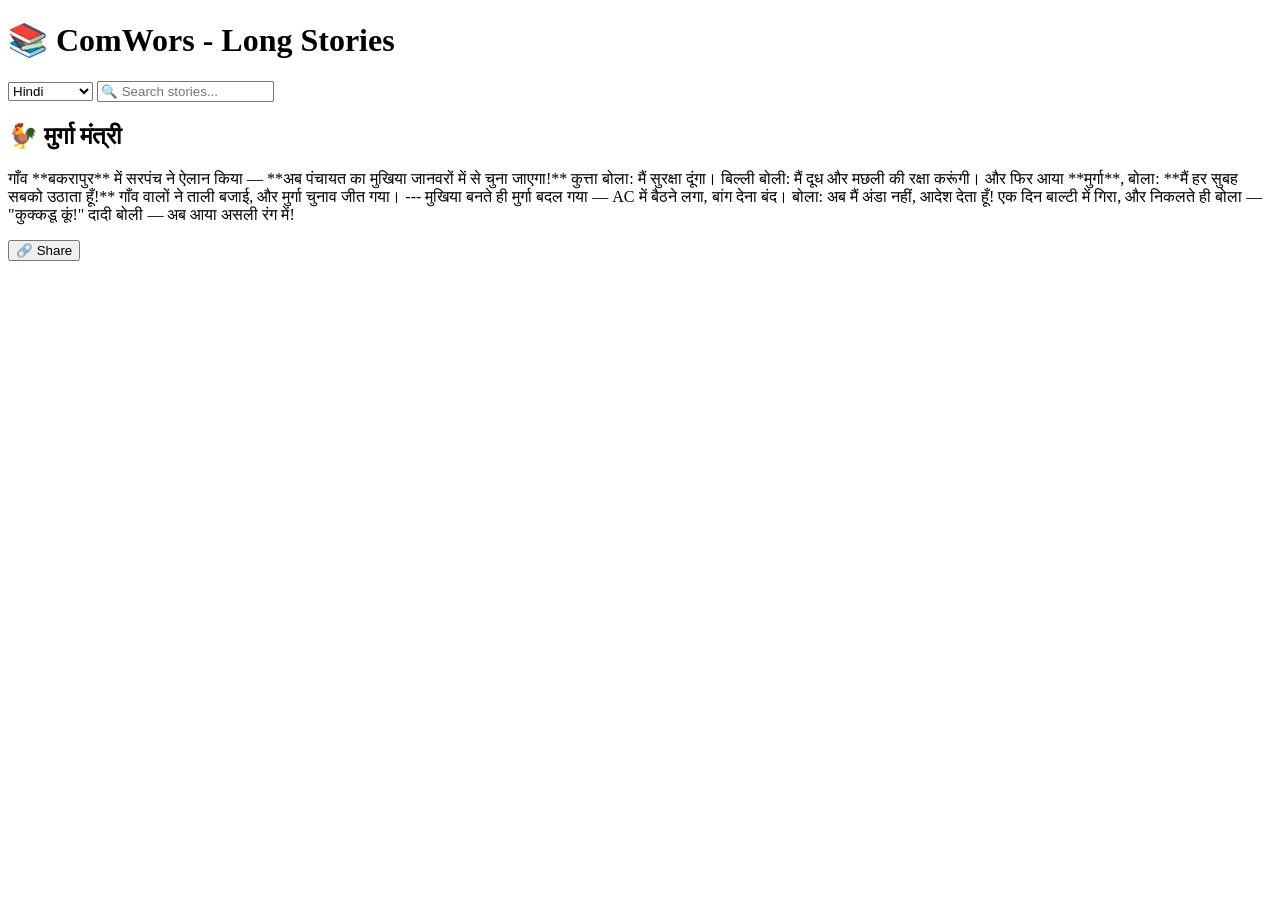
==== index.html @ 92b25293 "Create index.html" ====
<!DOCTYPE html>
<html lang="en">
<head>
  <meta charset="UTF-8" />
  <meta name="viewport" content="width=device-width, initial-scale=1.0"/>
  <title>ComWors - Long Story 📚</title>
  <link rel="stylesheet" href="short.css" />
</head>
<body>
  <header>
    <h1>📚 ComWors - Long Stories</h1>
    <select id="languageSelect">
      <option value="hindi">Hindi</option>
      <option value="english">English</option>
      <option value="assamese">Assamese</option>
    </select>
    <input type="text" id="search" placeholder="🔍 Search stories..." />
  </header>

  <main>
    <section id="storyList">

      <!-- Example Story -->
      <div class="story" data-lang="hindi" data-id="3">
        <p>
          <h1> 🐓 मुर्गा मंत्री</h1>
          गाँव **बकरापुर** में सरपंच ने ऐलान किया —  
          **अब पंचायत का मुखिया जानवरों में से चुना जाएगा!**  
          कुत्ता बोला: मैं सुरक्षा दूंगा।  
          बिल्ली बोली: मैं दूध और मछली की रक्षा करूंगी।  
          और फिर आया **मुर्गा**, बोला:  
          **मैं हर सुबह सबको उठाता हूँ!**  
          गाँव वालों ने ताली बजाई, और मुर्गा चुनाव जीत गया।  
          ---
          मुखिया बनते ही मुर्गा बदल गया —  
          AC में बैठने लगा, बांग देना बंद।  
          बोला: अब मैं अंडा नहीं, आदेश देता हूँ!  
          एक दिन बाल्टी में गिरा, और निकलते ही बोला —  
          "कुक्कडू कूं!"  
          दादी बोली — अब आया असली रंग में!
        </p>
        <button class="shareBtn">🔗 Share</button>
      </div>

    </section>
  </main>

  <script src="short.js"></script>
</body>
</html>
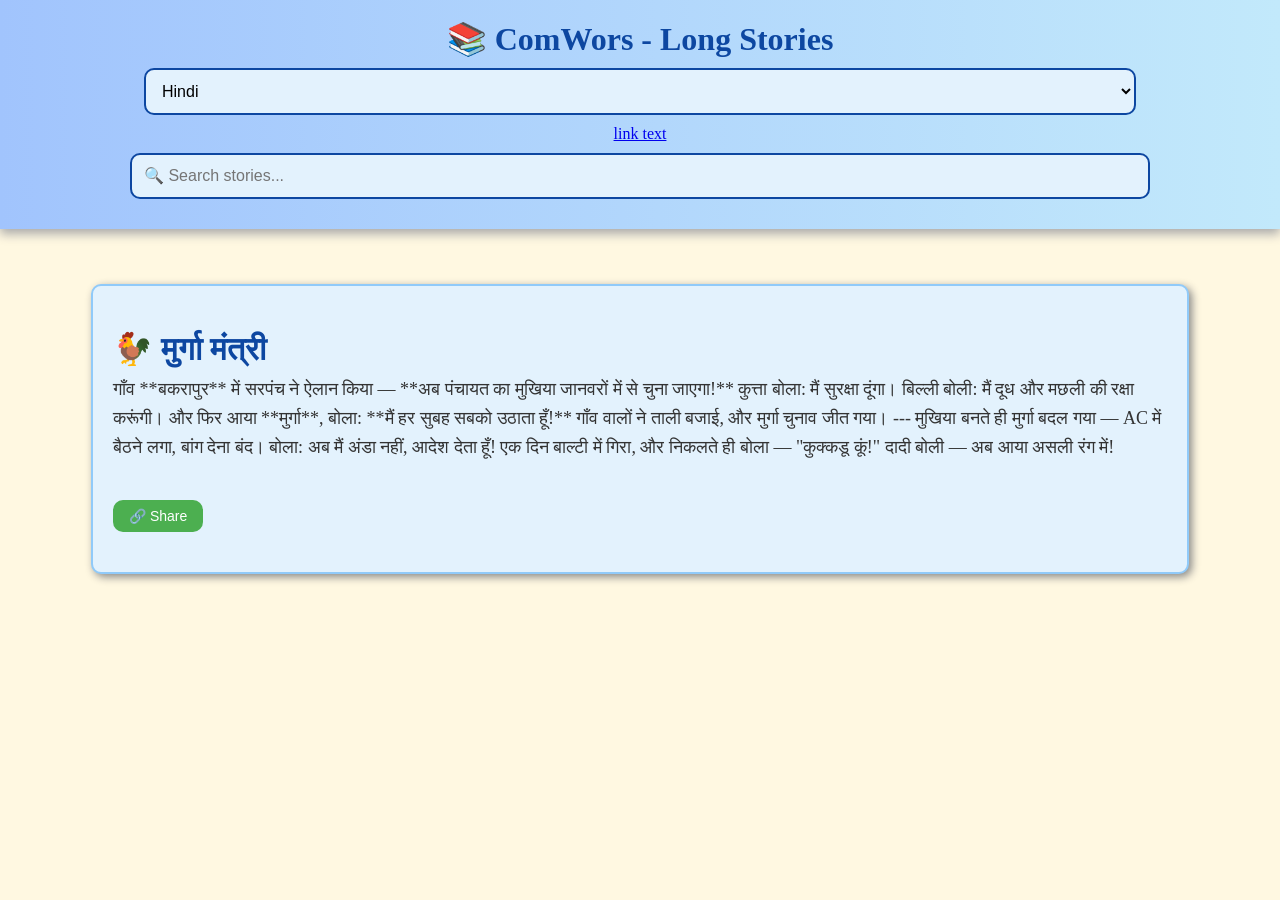
==== commit 1120354a: "Update index.html" ====
--- a/index.html
+++ b/index.html
@@ -14,6 +14,7 @@
       <option value="english">English</option>
       <option value="assamese">Assamese</option>
     </select>
+    <a href="https://koscricket.blogspot.com">link text</a>
     <input type="text" id="search" placeholder="🔍 Search stories..." />
   </header>
 
--- a/short.css
+++ b/short.css
@@ -0,0 +1,64 @@
+body {
+  font-family: "Georgia", serif;
+  background: #fff8e1;
+  margin: 0;
+  padding: 0;
+  text-align: center;
+  color: #333;
+}
+
+header {
+  background: linear-gradient(to right, #a1c4fd, #c2e9fb);
+  padding: 20px;
+  box-shadow: 0 5px 10px #aaa;
+}
+
+h1 {
+  margin: 0;
+  font-size: 32px;
+  color: #0d47a1;
+}
+
+#search, #languageSelect {
+  width: 80%;
+  padding: 12px;
+  margin: 10px auto;
+  font-size: 16px;
+  border-radius: 10px;
+  border: 2px solid #0d47a1;
+  display: block;
+  background: #e3f2fd;
+}
+
+.shareBtn {
+  padding: 8px 16px;
+  font-size: 14px;
+  background: #4caf50;
+  border: none;
+  color: white;
+  border-radius: 10px;
+  cursor: pointer;
+  margin: 20px auto;
+}
+
+.shareBtn:hover {
+  background: #388e3c;
+}
+
+#storyList {
+  margin-top: 20px;
+  padding: 20px;
+}
+
+.story {
+  border: 2px solid #90caf9;
+  border-radius: 10px;
+  margin: 15px auto;
+  padding: 20px;
+  width: 85%;
+  background: #e3f2fd;
+  box-shadow: 3px 3px 8px #888;
+  text-align: left;
+  font-size: 18px;
+  line-height: 1.6;
+}
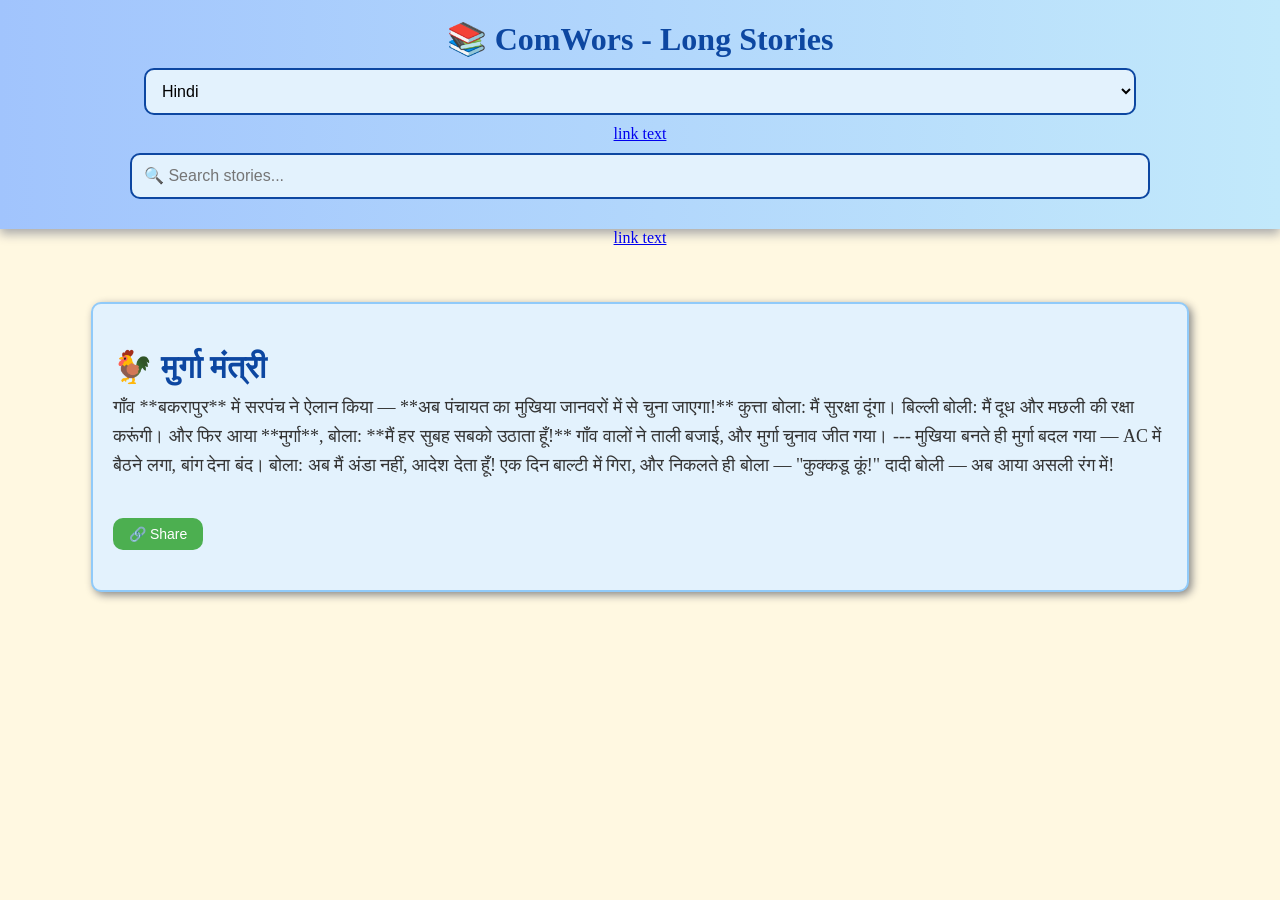
==== commit 9ef58d98: "Update index.html" ====
--- a/index.html
+++ b/index.html
@@ -18,6 +18,7 @@
     <input type="text" id="search" placeholder="🔍 Search stories..." />
   </header>
 
+    <a href="https://koscricket.blogspot.com">link text</a>
   <main>
     <section id="storyList">
 
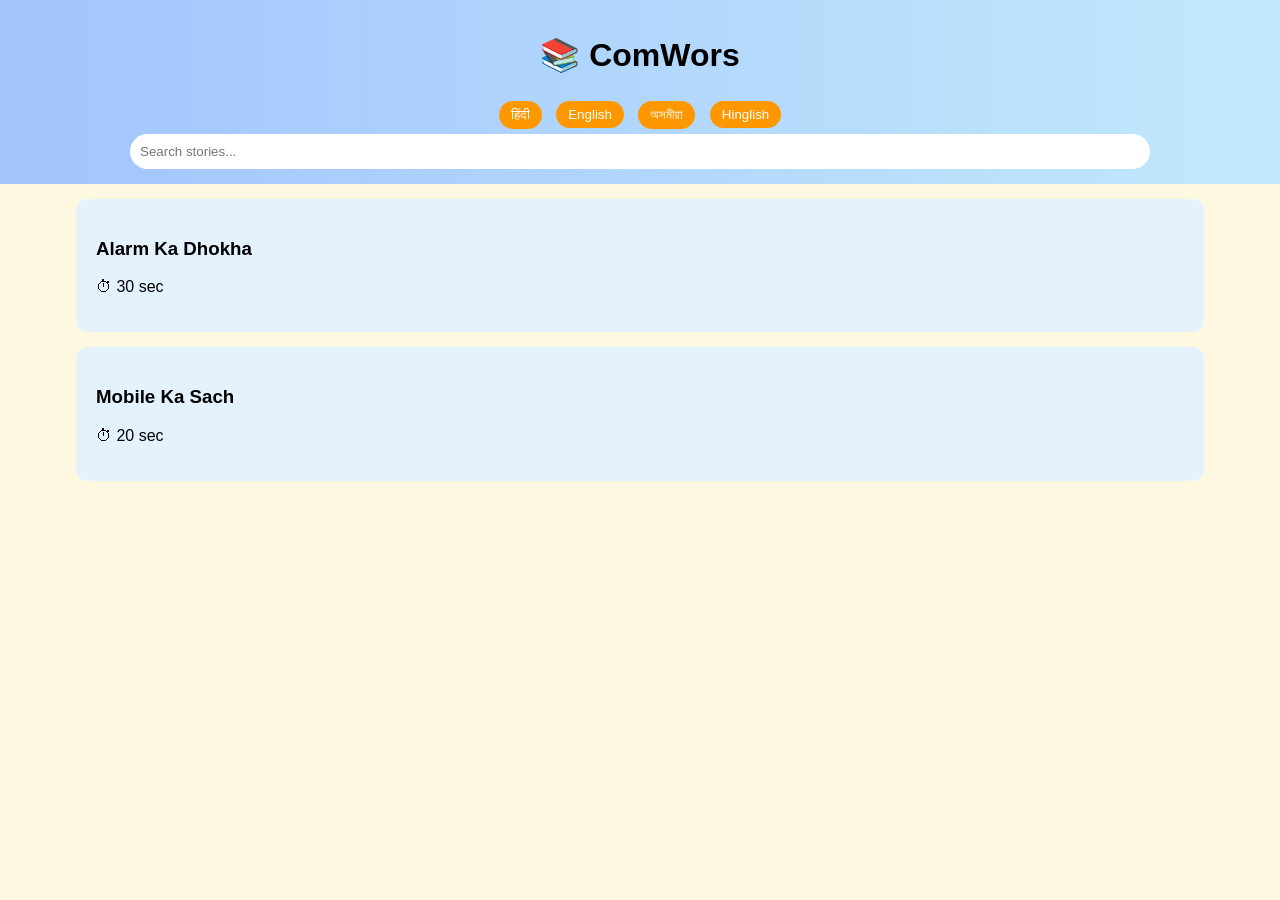
==== commit 299c0883: "Rename Index.html to index.html" ====
--- a/index.html
+++ b/index.html
@@ -1,52 +1,58 @@
 <!DOCTYPE html>
 <html lang="en">
 <head>
-  <meta charset="UTF-8" />
-  <meta name="viewport" content="width=device-width, initial-scale=1.0"/>
-  <title>ComWors - Long Story 📚</title>
-  <link rel="stylesheet" href="short.css" />
+<meta charset="UTF-8">
+<meta name="viewport" content="width=device-width, initial-scale=1.0">
+<title>ComWors</title>
+<link rel="stylesheet" href="style.css">
 </head>
+
 <body>
-  <header>
-    <h1>📚 ComWors - Long Stories</h1>
-    <select id="languageSelect">
-      <option value="hindi">Hindi</option>
-      <option value="english">English</option>
-      <option value="assamese">Assamese</option>
-    </select>
-    <a href="https://koscricket.blogspot.com">link text</a>
-    <input type="text" id="search" placeholder="🔍 Search stories..." />
-  </header>
 
-    <a href="https://koscricket.blogspot.com">link text</a>
-  <main>
-    <section id="storyList">
+<header>
+  <h1>📚 ComWors</h1>
 
-      <!-- Example Story -->
-      <div class="story" data-lang="hindi" data-id="3">
-        <p>
-          <h1> 🐓 मुर्गा मंत्री</h1>
-          गाँव **बकरापुर** में सरपंच ने ऐलान किया —  
-          **अब पंचायत का मुखिया जानवरों में से चुना जाएगा!**  
-          कुत्ता बोला: मैं सुरक्षा दूंगा।  
-          बिल्ली बोली: मैं दूध और मछली की रक्षा करूंगी।  
-          और फिर आया **मुर्गा**, बोला:  
-          **मैं हर सुबह सबको उठाता हूँ!**  
-          गाँव वालों ने ताली बजाई, और मुर्गा चुनाव जीत गया।  
-          ---
-          मुखिया बनते ही मुर्गा बदल गया —  
-          AC में बैठने लगा, बांग देना बंद।  
-          बोला: अब मैं अंडा नहीं, आदेश देता हूँ!  
-          एक दिन बाल्टी में गिरा, और निकलते ही बोला —  
-          "कुक्कडू कूं!"  
-          दादी बोली — अब आया असली रंग में!
-        </p>
-        <button class="shareBtn">🔗 Share</button>
-      </div>
+  <!-- Language Buttons -->
+  <div class="lang-bar">
+    <button onclick="loadLanguage('hi')">हिंदी</button>
+    <button onclick="loadLanguage('en')">English</button>
+    <button onclick="loadLanguage('as')">অসমীয়া</button>
+    <button onclick="loadLanguage('hinglish')">Hinglish</button>
+  </div>
 
-    </section>
-  </main>
+  <input type="text" id="searchInput" placeholder="Search stories..." onkeyup="searchStory()">
+</header>
 
-  <script src="short.js"></script>
+<div id="listPage"></div>
+
+<div id="readerPage">
+  <div class="reader">
+    <div class="top">
+      <span id="storyNumber"></span>
+      <span id="readTime"></span>
+    </div>
+
+    <div class="story">
+      <h2 id="title"></h2>
+      <p id="content"></p>
+    </div>
+
+    <div class="bottom">
+      <button onclick="shareStory()">🔗 Share</button>
+      <button onclick="backToList()">🏠 Home</button>
+      <button onclick="nextStory()">➡ Next</button>
+    </div>
+  </div>
+</div>
+
+<!-- LANGUAGE DATA FILES -->
+<script src="data-hi.js"></script>
+<script src="data-en.js"></script>
+<script src="data-as.js"></script>
+<script src="data-hinglish.js"></script>
+
+<!-- MAIN LOGIC -->
+<script src="main.js"></script>
+
 </body>
 </html>
--- a/style.css
+++ b/style.css
@@ -0,0 +1,61 @@
+body{
+ margin:0;
+ font-family:Arial;
+ background:#fff8e1;
+}
+
+header{
+ background:linear-gradient(to right,#a1c4fd,#c2e9fb);
+ padding:15px;
+ text-align:center;
+}
+
+.lang-bar button{
+ margin:5px;
+ padding:6px 12px;
+ border:none;
+ border-radius:15px;
+ background:#ff9800;
+ color:white;
+ cursor:pointer;
+}
+
+header input{
+ width:80%;
+ padding:10px;
+ border:none;
+ border-radius:20px;
+}
+
+.story-card{
+ background:#e3f2fd;
+ margin:15px auto;
+ padding:20px;
+ width:85%;
+ border-radius:12px;
+ cursor:pointer;
+}
+
+#readerPage{
+ display:none;
+ height:100vh;
+ justify-content:center;
+ align-items:center;
+ background:#ffe0b2;
+}
+
+.reader{
+ background:white;
+ width:90%;
+ max-width:500px;
+ height:85vh;
+ padding:20px;
+ border-radius:20px;
+ display:flex;
+ flex-direction:column;
+}
+
+.story{
+ flex:1;
+ overflow:auto;
+}
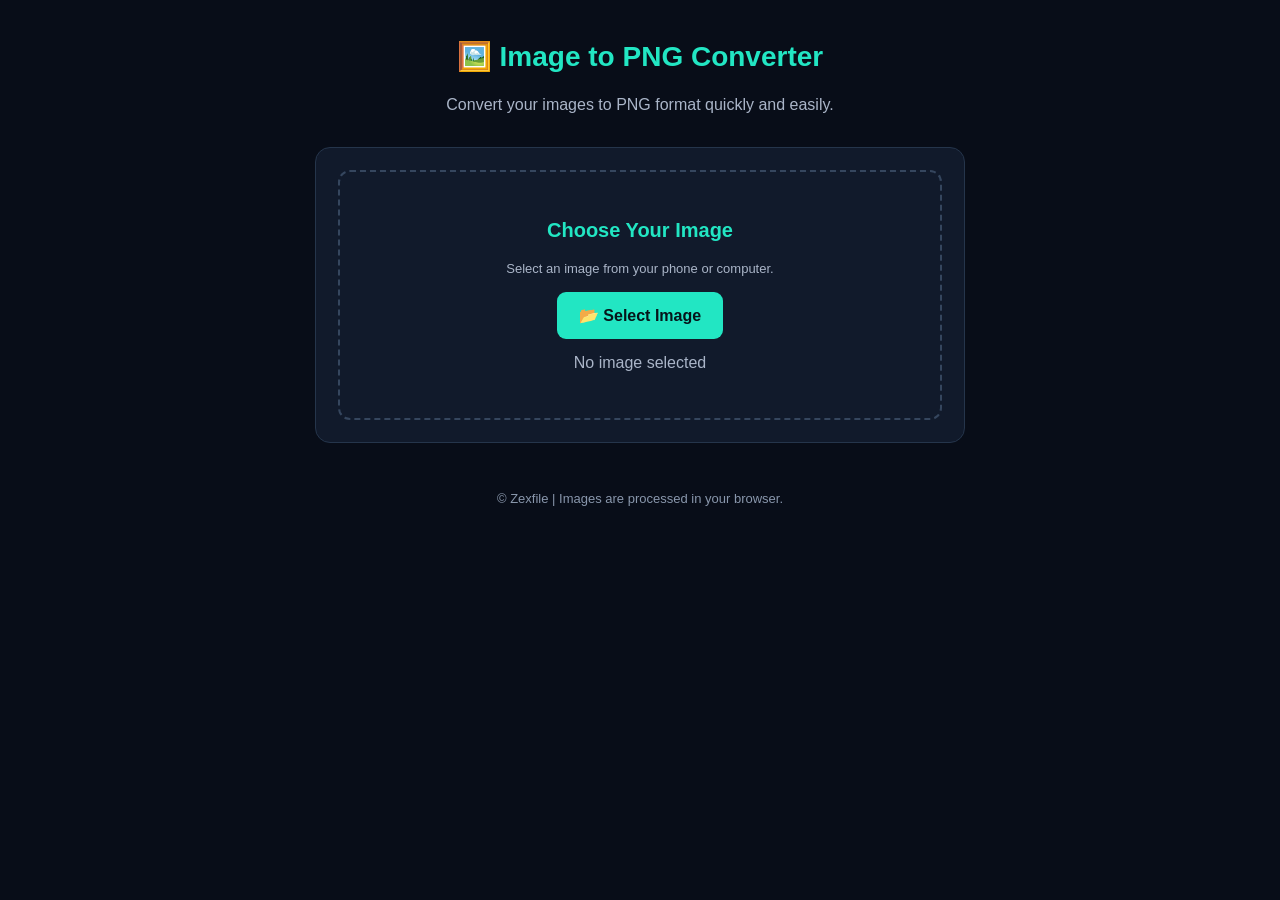
==== commit 64703b25: "Add index.html for Image to PNG Converter" ====
--- a/index.html
+++ b/index.html
@@ -3,56 +3,435 @@
 <head>
 <meta charset="UTF-8">
 <meta name="viewport" content="width=device-width, initial-scale=1.0">
-<title>ComWors</title>
-<link rel="stylesheet" href="style.css">
+
+<title>Image to PNG Converter | Zexfile</title>
+
+<style>
+* {
+    box-sizing: border-box;
+}
+
+body {
+    margin: 0;
+    padding: 20px;
+    background: #080d18;
+    color: #ffffff;
+    font-family: Arial, sans-serif;
+}
+
+.container {
+    max-width: 650px;
+    margin: auto;
+}
+
+header {
+    text-align: center;
+    margin: 20px 0 30px;
+}
+
+header h1 {
+    color: #22e6c3;
+    font-size: 28px;
+}
+
+header p {
+    color: #aab5c8;
+    line-height: 1.6;
+}
+
+.card {
+    background: #111a2b;
+    border: 1px solid #25354b;
+    border-radius: 15px;
+    padding: 22px;
+    margin-bottom: 20px;
+}
+
+.upload-area {
+    text-align: center;
+    border: 2px dashed #35465e;
+    border-radius: 12px;
+    padding: 30px 15px;
+}
+
+.upload-btn,
+.download-btn {
+    display: inline-block;
+    padding: 14px 22px;
+    background: #22e6c3;
+    color: #06151a;
+    border: none;
+    border-radius: 9px;
+    font-weight: bold;
+    text-decoration: none;
+    cursor: pointer;
+}
+
+#imageInput {
+    display: none;
+}
+
+#fileName {
+    color: #aab5c8;
+    overflow-wrap: anywhere;
+    margin-top: 15px;
+}
+
+h2 {
+    color: #22e6c3;
+    font-size: 20px;
+}
+
+.image-preview {
+    text-align: center;
+}
+
+.image-preview img {
+    display: block;
+    max-width: 100%;
+    max-height: 350px;
+    object-fit: contain;
+    margin: 15px auto;
+    border-radius: 8px;
+}
+
+.info {
+    background: #080f1d;
+    border-radius: 10px;
+    padding: 15px;
+    margin-top: 15px;
+}
+
+.info p {
+    color: #c4cede;
+    overflow-wrap: anywhere;
+    line-height: 1.5;
+}
+
+button {
+    width: 100%;
+    padding: 15px;
+    margin-top: 18px;
+    border: none;
+    border-radius: 9px;
+    background: #22e6c3;
+    color: #06151a;
+    font-size: 16px;
+    font-weight: bold;
+    cursor: pointer;
+}
+
+button:disabled {
+    opacity: 0.6;
+    cursor: wait;
+}
+
+#status {
+    color: #c4cede;
+    line-height: 1.6;
+    overflow-wrap: anywhere;
+}
+
+.download-btn {
+    display: block;
+    text-align: center;
+    margin-top: 20px;
+}
+
+.hint {
+    color: #aab5c8;
+    font-size: 13px;
+    line-height: 1.6;
+}
+
+footer {
+    text-align: center;
+    color: #8997ac;
+    font-size: 13px;
+    padding: 15px;
+}
+
+[hidden] {
+    display: none !important;
+}
+</style>
 </head>
 
 <body>
 
-<header>
-  <h1>📚 ComWors</h1>
-
-  <!-- Language Buttons -->
-  <div class="lang-bar">
-    <button onclick="loadLanguage('hi')">हिंदी</button>
-    <button onclick="loadLanguage('en')">English</button>
-    <button onclick="loadLanguage('as')">অসমীয়া</button>
-    <button onclick="loadLanguage('hinglish')">Hinglish</button>
-  </div>
-
-  <input type="text" id="searchInput" placeholder="Search stories..." onkeyup="searchStory()">
-</header>
-
-<div id="listPage"></div>
-
-<div id="readerPage">
-  <div class="reader">
-    <div class="top">
-      <span id="storyNumber"></span>
-      <span id="readTime"></span>
-    </div>
-
-    <div class="story">
-      <h2 id="title"></h2>
-      <p id="content"></p>
-    </div>
-
-    <div class="bottom">
-      <button onclick="shareStory()">🔗 Share</button>
-      <button onclick="backToList()">🏠 Home</button>
-      <button onclick="nextStory()">➡ Next</button>
-    </div>
-  </div>
+<div class="container">
+
+    <header>
+        <h1>🖼️ Image to PNG Converter</h1>
+        <p>Convert your images to PNG format quickly and easily.</p>
+    </header>
+
+    <section class="card">
+
+        <div class="upload-area">
+
+            <h2>Choose Your Image</h2>
+
+            <p class="hint">
+                Select an image from your phone or computer.
+            </p>
+
+            <label for="imageInput" class="upload-btn">
+                📂 Select Image
+            </label>
+
+            <input
+                type="file"
+                id="imageInput"
+                accept="image/*"
+            >
+
+            <p id="fileName">No image selected</p>
+
+        </div>
+
+        <div id="originalSection" hidden>
+
+            <div class="image-preview">
+                <h2>Original Image</h2>
+                <img id="originalPreview" alt="Original image preview">
+            </div>
+
+            <div class="info">
+                <p>Original Format: <strong id="originalFormat">-</strong></p>
+                <p>Width: <strong id="originalWidth">-</strong> PX</p>
+                <p>Height: <strong id="originalHeight">-</strong> PX</p>
+                <p>File Size: <strong id="originalSize">-</strong></p>
+            </div>
+
+            <button id="convertBtn">
+                🔄 Convert to PNG
+            </button>
+
+            <p id="status" role="status" aria-live="polite"></p>
+
+        </div>
+
+    </section>
+
+    <section class="card" id="resultSection" hidden>
+
+        <h2>✅ PNG Image Ready!</h2>
+
+        <div class="image-preview">
+            <img id="pngPreview" alt="Converted PNG preview">
+        </div>
+
+        <div class="info">
+            <p>Format: <strong>PNG</strong></p>
+            <p>Width: <strong id="pngWidth">-</strong> PX</p>
+            <p>Height: <strong id="pngHeight">-</strong> PX</p>
+            <p>PNG File Size: <strong id="pngSize">-</strong></p>
+        </div>
+
+        <a
+            id="downloadBtn"
+            class="download-btn"
+            download="zexfile-image.png"
+        >
+            ⬇️ Download PNG
+        </a>
+
+    </section>
+
+    <footer>
+        <p>© Zexfile | Images are processed in your browser.</p>
+    </footer>
+
 </div>
 
-<!-- LANGUAGE DATA FILES -->
-<script src="data-hi.js"></script>
-<script src="data-en.js"></script>
-<script src="data-as.js"></script>
-<script src="data-hinglish.js"></script>
-
-<!-- MAIN LOGIC -->
-<script src="main.js"></script>
+<script>
+const imageInput = document.getElementById("imageInput");
+const originalSection = document.getElementById("originalSection");
+const resultSection = document.getElementById("resultSection");
+
+const originalPreview = document.getElementById("originalPreview");
+const pngPreview = document.getElementById("pngPreview");
+
+const convertBtn = document.getElementById("convertBtn");
+const statusText = document.getElementById("status");
+const downloadBtn = document.getElementById("downloadBtn");
+
+let selectedImage = null;
+let originalURL = null;
+let pngURL = null;
+
+function formatBytes(bytes) {
+    if (bytes < 1024) {
+        return bytes + " B";
+    }
+
+    if (bytes < 1024 * 1024) {
+        return (bytes / 1024).toFixed(2) + " KB";
+    }
+
+    return (bytes / (1024 * 1024)).toFixed(2) + " MB";
+}
+
+function loadImage(file) {
+    return new Promise((resolve, reject) => {
+        const image = new Image();
+        const url = URL.createObjectURL(file);
+
+        image.onload = () => {
+            resolve({
+                image: image,
+                url: url
+            });
+        };
+
+        image.onerror = () => {
+            URL.revokeObjectURL(url);
+            reject(new Error(
+                "This image format is not supported by your browser."
+            ));
+        };
+
+        image.src = url;
+    });
+}
+
+function convertCanvasToPNG(canvas) {
+    return new Promise((resolve, reject) => {
+        canvas.toBlob(blob => {
+            if (blob) {
+                resolve(blob);
+            } else {
+                reject(new Error("PNG conversion failed."));
+            }
+        }, "image/png");
+    });
+}
+
+imageInput.addEventListener("change", async function() {
+    const file = imageInput.files[0];
+
+    if (!file) return;
+
+    if (!file.type.startsWith("image/")) {
+        alert("Please select a valid image file.");
+        imageInput.value = "";
+        return;
+    }
+
+    statusText.textContent = "Loading image...";
+
+    try {
+        const loaded = await loadImage(file);
+
+        if (originalURL) {
+            URL.revokeObjectURL(originalURL);
+        }
+
+        if (pngURL) {
+            URL.revokeObjectURL(pngURL);
+        }
+
+        originalURL = loaded.url;
+        selectedImage = loaded.image;
+        pngURL = null;
+
+        originalPreview.src = originalURL;
+
+        document.getElementById("fileName").textContent =
+            file.name;
+
+        document.getElementById("originalFormat").textContent =
+            file.type || "Unknown";
+
+        document.getElementById("originalWidth").textContent =
+            selectedImage.naturalWidth;
+
+        document.getElementById("originalHeight").textContent =
+            selectedImage.naturalHeight;
+
+        document.getElementById("originalSize").textContent =
+            formatBytes(file.size);
+
+        originalSection.hidden = false;
+        resultSection.hidden = true;
+
+        statusText.textContent = "";
+
+    } catch (error) {
+        statusText.textContent = error.message;
+    }
+});
+
+convertBtn.addEventListener("click", async function() {
+    if (!selectedImage) {
+        statusText.textContent = "Please select an image first.";
+        return;
+    }
+
+    convertBtn.disabled = true;
+    statusText.textContent = "Converting image to PNG...";
+
+    try {
+        const canvas = document.createElement("canvas");
+
+        canvas.width = selectedImage.naturalWidth;
+        canvas.height = selectedImage.naturalHeight;
+
+        const context = canvas.getContext("2d");
+
+        if (!context) {
+            throw new Error("Your browser cannot process this image.");
+        }
+
+        context.drawImage(
+            selectedImage,
+            0,
+            0,
+            canvas.width,
+            canvas.height
+        );
+
+        const blob = await convertCanvasToPNG(canvas);
+
+        if (pngURL) {
+            URL.revokeObjectURL(pngURL);
+        }
+
+        pngURL = URL.createObjectURL(blob);
+
+        pngPreview.src = pngURL;
+
+        document.getElementById("pngWidth").textContent =
+            canvas.width;
+
+        document.getElementById("pngHeight").textContent =
+            canvas.height;
+
+        document.getElementById("pngSize").textContent =
+            formatBytes(blob.size);
+
+        downloadBtn.href = pngURL;
+        downloadBtn.download = "zexfile-image.png";
+
+        resultSection.hidden = false;
+
+        statusText.textContent =
+            "Success! Your image has been converted to PNG.";
+
+    } catch (error) {
+        statusText.textContent =
+            error.message || "Something went wrong.";
+    } finally {
+        convertBtn.disabled = false;
+    }
+});
+
+window.addEventListener("beforeunload", function() {
+    if (originalURL) URL.revokeObjectURL(originalURL);
+    if (pngURL) URL.revokeObjectURL(pngURL);
+});
+</script>
 
 </body>
 </html>
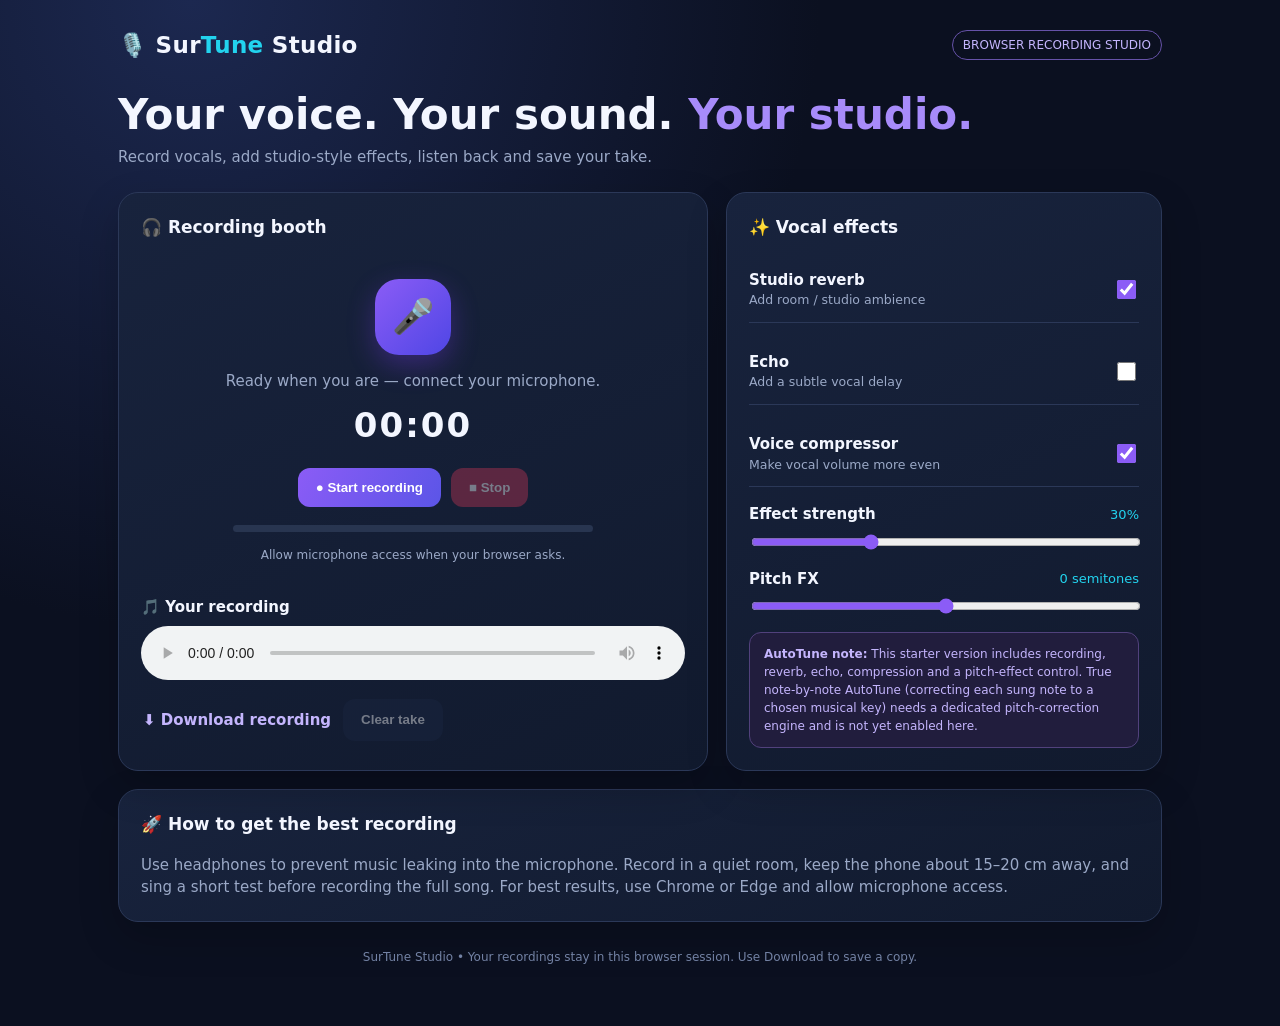
==== commit c7742f54: "Add initial HTML structure for SurTune Studio" ====
--- a/index.html
+++ b/index.html
@@ -1,437 +1,79 @@
 <!DOCTYPE html>
 <html lang="en">
 <head>
-<meta charset="UTF-8">
-<meta name="viewport" content="width=device-width, initial-scale=1.0">
-
-<title>Image to PNG Converter | Zexfile</title>
-
+<meta charset="UTF-8"><meta name="viewport" content="width=device-width, initial-scale=1.0">
+<title>SurTune Studio — Voice Recorder</title>
 <style>
-* {
-    box-sizing: border-box;
+:root{--bg:#0b1020;--panel:#141d33;--panel2:#1b2742;--text:#f3f6ff;--muted:#9ba9c7;--accent:#8b5cf6;--cyan:#22d3ee;--line:#2b3858}
+*{box-sizing:border-box}body{margin:0;background:radial-gradient(circle at 15% 0%,#1c2850 0,#0b1020 42%);color:var(--text);font:15px/1.5 system-ui,-apple-system,Segoe UI,Roboto,sans-serif}
+.wrap{max-width:1080px;margin:auto;padding:28px 18px 60px}.top{display:flex;align-items:center;justify-content:space-between;gap:12px;margin-bottom:28px}
+.brand{font-size:23px;font-weight:800;letter-spacing:.3px}.brand span{color:var(--cyan)}.badge{font-size:12px;color:#c4b5fd;border:1px solid #6652a8;border-radius:99px;padding:5px 10px}
+.hero{margin-bottom:24px}.hero h1{font-size:clamp(28px,5vw,42px);line-height:1.12;margin:0 0 8px}.hero p{color:var(--muted);margin:0}
+.grid{display:grid;grid-template-columns:1.15fr .85fr;gap:18px}.card{background:linear-gradient(155deg,#18233d,#111a2e);border:1px solid var(--line);border-radius:20px;padding:22px;box-shadow:0 16px 40px #0003}
+.card h2{font-size:17px;margin:0 0 16px}.recbox{text-align:center;padding:22px 12px 14px}.mic{width:76px;height:76px;margin:0 auto 15px;border-radius:24px;background:linear-gradient(135deg,var(--accent),#4f46e5);display:grid;place-items:center;font-size:34px;box-shadow:0 10px 28px #7c3aed55}
+.status{color:var(--muted);min-height:24px}.timer{font-size:34px;font-weight:750;letter-spacing:2px;margin:6px 0 17px;font-variant-numeric:tabular-nums}
+.buttons{display:flex;justify-content:center;gap:10px;flex-wrap:wrap}.btn{border:0;border-radius:12px;padding:12px 18px;font-weight:700;cursor:pointer;color:white;background:var(--panel2)}.btn.primary{background:linear-gradient(120deg,#8b5cf6,#5b55e7)}.btn.stop{background:#be3453}.btn:disabled{opacity:.42;cursor:not-allowed}
+.note{font-size:12px;color:var(--muted);margin-top:14px}.meter{height:7px;background:#283550;border-radius:99px;overflow:hidden;margin:18px auto 0;max-width:360px}.meter i{display:block;width:0;height:100%;background:linear-gradient(90deg,var(--cyan),#a78bfa);transition:width .1s}
+.controls{display:grid;gap:16px}.control{display:grid;grid-template-columns:1fr auto;gap:6px 12px;align-items:center}.control label{font-weight:600}.value{color:var(--cyan);font-variant-numeric:tabular-nums;font-size:13px}.control input{grid-column:1/3;width:100%;accent-color:var(--accent)}
+.toggle{display:flex;justify-content:space-between;align-items:center;padding:12px 0;border-bottom:1px solid var(--line)}.toggle:last-child{border:0}.toggle small{display:block;color:var(--muted)}input[type=checkbox]{width:19px;height:19px;accent-color:var(--accent)}
+.player{margin-top:18px}.player audio{width:100%;margin-top:8px}.actions{display:flex;gap:10px;flex-wrap:wrap;margin-top:12px}.download{color:#c4b5fd;text-decoration:none;font-weight:700;display:inline-block;padding:10px 2px}
+.full{margin-top:18px}.warning{font-size:12px;color:#c4b5fd;background:#211d3d;border:1px solid #51417c;padding:12px 14px;border-radius:12px;margin-top:16px}
+footer{text-align:center;color:#7382a4;font-size:12px;margin-top:26px}
+@media(max-width:760px){.grid{grid-template-columns:1fr}.wrap{padding:20px 13px 42px}.card{padding:18px}}
+</style></head>
+<body><main class="wrap">
+<header class="top"><div class="brand">🎙️ Sur<span>Tune</span> Studio</div><div class="badge">BROWSER RECORDING STUDIO</div></header>
+<section class="hero"><h1>Your voice. Your sound. <span style="color:#a78bfa">Your studio.</span></h1><p>Record vocals, add studio-style effects, listen back and save your take.</p></section>
+<div class="grid">
+<section class="card">
+<h2>🎧 Recording booth</h2><div class="recbox"><div class="mic">🎤</div><div class="status" id="status">Ready when you are — connect your microphone.</div><div class="timer" id="timer">00:00</div>
+<div class="buttons"><button class="btn primary" id="start">● Start recording</button><button class="btn stop" id="stop" disabled>■ Stop</button></div>
+<div class="meter"><i id="meter"></i></div><div class="note">Allow microphone access when your browser asks.</div></div>
+<div class="player"><strong>🎵 Your recording</strong><audio id="audio" controls></audio><div class="actions"><a class="download" id="download" hidden>⬇ Download recording</a><button class="btn" id="clear" disabled>Clear take</button></div></div>
+</section>
+<section class="card">
+<h2>✨ Vocal effects</h2><div class="controls">
+<div class="toggle"><div><b>Studio reverb</b><small>Add room / studio ambience</small></div><input id="reverb" type="checkbox" checked></div>
+<div class="toggle"><div><b>Echo</b><small>Add a subtle vocal delay</small></div><input id="echo" type="checkbox"></div>
+<div class="toggle"><div><b>Voice compressor</b><small>Make vocal volume more even</small></div><input id="compress" type="checkbox" checked></div>
+<div class="control"><label for="wet">Effect strength</label><span class="value" id="wetVal">30%</span><input id="wet" type="range" min="0" max="100" value="30"></div>
+<div class="control"><label for="pitch">Pitch FX</label><span class="value" id="pitchVal">0 semitones</span><input id="pitch" type="range" min="-5" max="5" value="0"></div>
+</div>
+<div class="warning"><b>AutoTune note:</b> This starter version includes recording, reverb, echo, compression and a pitch-effect control. True note-by-note AutoTune (correcting each sung note to a chosen musical key) needs a dedicated pitch-correction engine and is not yet enabled here.</div>
+</section></div>
+<section class="card full"><h2>🚀 How to get the best recording</h2><p style="color:var(--muted);margin:0">Use headphones to prevent music leaking into the microphone. Record in a quiet room, keep the phone about 15–20 cm away, and sing a short test before recording the full song. For best results, use Chrome or Edge and allow microphone access.</p></section>
+<footer>SurTune Studio • Your recordings stay in this browser session. Use Download to save a copy.</footer>
+</main>
+<script>
+const $=id=>document.getElementById(id);
+let stream, recorder, chunks=[], started=0, tick, audioCtx, source, analyser, raf, mediaDest, blobUrl;
+function timeFmt(s){return String(Math.floor(s/60)).padStart(2,'0')+':'+String(s%60).padStart(2,'0')}
+function makeImpulse(ctx){const len=ctx.sampleRate*1.8, b=ctx.createBuffer(2,len,ctx.sampleRate);for(let c=0;c<2;c++){let d=b.getChannelData(c);for(let i=0;i<len;i++)d[i]=(Math.random()*2-1)*Math.pow(1-i/len,2.5)}return b}
+async function setup(){
+ stream=await navigator.mediaDevices.getUserMedia({audio:{echoCancellation:false,noiseSuppression:true,autoGainControl:false}});
+ audioCtx=new (window.AudioContext||window.webkitAudioContext)();
+ source=audioCtx.createMediaStreamSource(stream);
+ const inputGain=audioCtx.createGain(), dry=audioCtx.createGain(), wet=audioCtx.createGain();
+ const convolver=audioCtx.createConvolver();convolver.buffer=makeImpulse(audioCtx);
+ const delay=audioCtx.createDelay(1);delay.delayTime.value=.28;
+ const feedback=audioCtx.createGain();feedback.gain.value=.22;
+ const comp=audioCtx.createDynamicsCompressor();comp.threshold.value=-22;comp.knee.value=22;comp.ratio.value=3.5;comp.attack.value=.008;comp.release.value=.18;
+ const analyserNode=audioCtx.createAnalyser();analyserNode.fftSize=256;analyser=analyserNode;
+ mediaDest=audioCtx.createMediaStreamDestination();
+ source.connect(inputGain);
+ inputGain.connect(dry);dry.connect(comp);
+ inputGain.connect(convolver);convolver.connect(wet);wet.connect(comp);
+ inputGain.connect(delay);delay.connect(feedback);feedback.connect(delay);delay.connect(wet);
+ comp.connect(analyserNode);analyserNode.connect(audioCtx.destination);analyserNode.connect(mediaDest);
+ window.fx={dry,wet,delay,feedback,comp,inputGain};
+ updateFx();drawMeter();
 }
-
-body {
-    margin: 0;
-    padding: 20px;
-    background: #080d18;
-    color: #ffffff;
-    font-family: Arial, sans-serif;
-}
-
-.container {
-    max-width: 650px;
-    margin: auto;
-}
-
-header {
-    text-align: center;
-    margin: 20px 0 30px;
-}
-
-header h1 {
-    color: #22e6c3;
-    font-size: 28px;
-}
-
-header p {
-    color: #aab5c8;
-    line-height: 1.6;
-}
-
-.card {
-    background: #111a2b;
-    border: 1px solid #25354b;
-    border-radius: 15px;
-    padding: 22px;
-    margin-bottom: 20px;
-}
-
-.upload-area {
-    text-align: center;
-    border: 2px dashed #35465e;
-    border-radius: 12px;
-    padding: 30px 15px;
-}
-
-.upload-btn,
-.download-btn {
-    display: inline-block;
-    padding: 14px 22px;
-    background: #22e6c3;
-    color: #06151a;
-    border: none;
-    border-radius: 9px;
-    font-weight: bold;
-    text-decoration: none;
-    cursor: pointer;
-}
-
-#imageInput {
-    display: none;
-}
-
-#fileName {
-    color: #aab5c8;
-    overflow-wrap: anywhere;
-    margin-top: 15px;
-}
-
-h2 {
-    color: #22e6c3;
-    font-size: 20px;
-}
-
-.image-preview {
-    text-align: center;
-}
-
-.image-preview img {
-    display: block;
-    max-width: 100%;
-    max-height: 350px;
-    object-fit: contain;
-    margin: 15px auto;
-    border-radius: 8px;
-}
-
-.info {
-    background: #080f1d;
-    border-radius: 10px;
-    padding: 15px;
-    margin-top: 15px;
-}
-
-.info p {
-    color: #c4cede;
-    overflow-wrap: anywhere;
-    line-height: 1.5;
-}
-
-button {
-    width: 100%;
-    padding: 15px;
-    margin-top: 18px;
-    border: none;
-    border-radius: 9px;
-    background: #22e6c3;
-    color: #06151a;
-    font-size: 16px;
-    font-weight: bold;
-    cursor: pointer;
-}
-
-button:disabled {
-    opacity: 0.6;
-    cursor: wait;
-}
-
-#status {
-    color: #c4cede;
-    line-height: 1.6;
-    overflow-wrap: anywhere;
-}
-
-.download-btn {
-    display: block;
-    text-align: center;
-    margin-top: 20px;
-}
-
-.hint {
-    color: #aab5c8;
-    font-size: 13px;
-    line-height: 1.6;
-}
-
-footer {
-    text-align: center;
-    color: #8997ac;
-    font-size: 13px;
-    padding: 15px;
-}
-
-[hidden] {
-    display: none !important;
-}
-</style>
-</head>
-
-<body>
-
-<div class="container">
-
-    <header>
-        <h1>🖼️ Image to PNG Converter</h1>
-        <p>Convert your images to PNG format quickly and easily.</p>
-    </header>
-
-    <section class="card">
-
-        <div class="upload-area">
-
-            <h2>Choose Your Image</h2>
-
-            <p class="hint">
-                Select an image from your phone or computer.
-            </p>
-
-            <label for="imageInput" class="upload-btn">
-                📂 Select Image
-            </label>
-
-            <input
-                type="file"
-                id="imageInput"
-                accept="image/*"
-            >
-
-            <p id="fileName">No image selected</p>
-
-        </div>
-
-        <div id="originalSection" hidden>
-
-            <div class="image-preview">
-                <h2>Original Image</h2>
-                <img id="originalPreview" alt="Original image preview">
-            </div>
-
-            <div class="info">
-                <p>Original Format: <strong id="originalFormat">-</strong></p>
-                <p>Width: <strong id="originalWidth">-</strong> PX</p>
-                <p>Height: <strong id="originalHeight">-</strong> PX</p>
-                <p>File Size: <strong id="originalSize">-</strong></p>
-            </div>
-
-            <button id="convertBtn">
-                🔄 Convert to PNG
-            </button>
-
-            <p id="status" role="status" aria-live="polite"></p>
-
-        </div>
-
-    </section>
-
-    <section class="card" id="resultSection" hidden>
-
-        <h2>✅ PNG Image Ready!</h2>
-
-        <div class="image-preview">
-            <img id="pngPreview" alt="Converted PNG preview">
-        </div>
-
-        <div class="info">
-            <p>Format: <strong>PNG</strong></p>
-            <p>Width: <strong id="pngWidth">-</strong> PX</p>
-            <p>Height: <strong id="pngHeight">-</strong> PX</p>
-            <p>PNG File Size: <strong id="pngSize">-</strong></p>
-        </div>
-
-        <a
-            id="downloadBtn"
-            class="download-btn"
-            download="zexfile-image.png"
-        >
-            ⬇️ Download PNG
-        </a>
-
-    </section>
-
-    <footer>
-        <p>© Zexfile | Images are processed in your browser.</p>
-    </footer>
-
-</div>
-
-<script>
-const imageInput = document.getElementById("imageInput");
-const originalSection = document.getElementById("originalSection");
-const resultSection = document.getElementById("resultSection");
-
-const originalPreview = document.getElementById("originalPreview");
-const pngPreview = document.getElementById("pngPreview");
-
-const convertBtn = document.getElementById("convertBtn");
-const statusText = document.getElementById("status");
-const downloadBtn = document.getElementById("downloadBtn");
-
-let selectedImage = null;
-let originalURL = null;
-let pngURL = null;
-
-function formatBytes(bytes) {
-    if (bytes < 1024) {
-        return bytes + " B";
-    }
-
-    if (bytes < 1024 * 1024) {
-        return (bytes / 1024).toFixed(2) + " KB";
-    }
-
-    return (bytes / (1024 * 1024)).toFixed(2) + " MB";
-}
-
-function loadImage(file) {
-    return new Promise((resolve, reject) => {
-        const image = new Image();
-        const url = URL.createObjectURL(file);
-
-        image.onload = () => {
-            resolve({
-                image: image,
-                url: url
-            });
-        };
-
-        image.onerror = () => {
-            URL.revokeObjectURL(url);
-            reject(new Error(
-                "This image format is not supported by your browser."
-            ));
-        };
-
-        image.src = url;
-    });
-}
-
-function convertCanvasToPNG(canvas) {
-    return new Promise((resolve, reject) => {
-        canvas.toBlob(blob => {
-            if (blob) {
-                resolve(blob);
-            } else {
-                reject(new Error("PNG conversion failed."));
-            }
-        }, "image/png");
-    });
-}
-
-imageInput.addEventListener("change", async function() {
-    const file = imageInput.files[0];
-
-    if (!file) return;
-
-    if (!file.type.startsWith("image/")) {
-        alert("Please select a valid image file.");
-        imageInput.value = "";
-        return;
-    }
-
-    statusText.textContent = "Loading image...";
-
-    try {
-        const loaded = await loadImage(file);
-
-        if (originalURL) {
-            URL.revokeObjectURL(originalURL);
-        }
-
-        if (pngURL) {
-            URL.revokeObjectURL(pngURL);
-        }
-
-        originalURL = loaded.url;
-        selectedImage = loaded.image;
-        pngURL = null;
-
-        originalPreview.src = originalURL;
-
-        document.getElementById("fileName").textContent =
-            file.name;
-
-        document.getElementById("originalFormat").textContent =
-            file.type || "Unknown";
-
-        document.getElementById("originalWidth").textContent =
-            selectedImage.naturalWidth;
-
-        document.getElementById("originalHeight").textContent =
-            selectedImage.naturalHeight;
-
-        document.getElementById("originalSize").textContent =
-            formatBytes(file.size);
-
-        originalSection.hidden = false;
-        resultSection.hidden = true;
-
-        statusText.textContent = "";
-
-    } catch (error) {
-        statusText.textContent = error.message;
-    }
-});
-
-convertBtn.addEventListener("click", async function() {
-    if (!selectedImage) {
-        statusText.textContent = "Please select an image first.";
-        return;
-    }
-
-    convertBtn.disabled = true;
-    statusText.textContent = "Converting image to PNG...";
-
-    try {
-        const canvas = document.createElement("canvas");
-
-        canvas.width = selectedImage.naturalWidth;
-        canvas.height = selectedImage.naturalHeight;
-
-        const context = canvas.getContext("2d");
-
-        if (!context) {
-            throw new Error("Your browser cannot process this image.");
-        }
-
-        context.drawImage(
-            selectedImage,
-            0,
-            0,
-            canvas.width,
-            canvas.height
-        );
-
-        const blob = await convertCanvasToPNG(canvas);
-
-        if (pngURL) {
-            URL.revokeObjectURL(pngURL);
-        }
-
-        pngURL = URL.createObjectURL(blob);
-
-        pngPreview.src = pngURL;
-
-        document.getElementById("pngWidth").textContent =
-            canvas.width;
-
-        document.getElementById("pngHeight").textContent =
-            canvas.height;
-
-        document.getElementById("pngSize").textContent =
-            formatBytes(blob.size);
-
-        downloadBtn.href = pngURL;
-        downloadBtn.download = "zexfile-image.png";
-
-        resultSection.hidden = false;
-
-        statusText.textContent =
-            "Success! Your image has been converted to PNG.";
-
-    } catch (error) {
-        statusText.textContent =
-            error.message || "Something went wrong.";
-    } finally {
-        convertBtn.disabled = false;
-    }
-});
-
-window.addEventListener("beforeunload", function() {
-    if (originalURL) URL.revokeObjectURL(originalURL);
-    if (pngURL) URL.revokeObjectURL(pngURL);
-});
-</script>
-
-</body>
-</html>
+function updateFx(){if(!window.fx)return;const f=window.fx,w=+$('wet').value/100;f.wet.gain.value=$('reverb').checked?w*.75:0;f.delay.connect?null:null;f.feedback.gain.value=$('echo').checked?.25:0;f.comp.threshold.value=$('compress').checked?-22:0;f.dry.gain.value=1;}
+function drawMeter(){const data=new Uint8Array(analyser.frequencyBinCount);function draw(){if(!analyser)return;analyser.getByteFrequencyData(data);let avg=data.reduce((a,b)=>a+b,0)/data.length;$('meter').style.width=Math.min(100,avg/110*100)+'%';raf=requestAnimationFrame(draw)}draw()}
+$('start').onclick=async()=>{try{if(!stream)await setup();if(audioCtx.state==='suspended')await audioCtx.resume();chunks=[];recorder=new MediaRecorder(mediaDest.stream);recorder.ondataavailable=e=>{if(e.data.size)chunks.push(e.data)};recorder.onstop=()=>{const blob=new Blob(chunks,{type:recorder.mimeType||'audio/webm'});if(blobUrl)URL.revokeObjectURL(blobUrl);blobUrl=URL.createObjectURL(blob);$('audio').src=blobUrl;$('download').href=blobUrl;$('download').download='surtune-vocal.webm';$('download').hidden=false;$('clear').disabled=false;$('status').textContent='Recording saved. Listen to your take below.'};recorder.start();started=Date.now();$('start').disabled=true;$('stop').disabled=false;$('status').textContent='Recording… sing your heart out!';tick=setInterval(()=>$('timer').textContent=timeFmt(Math.floor((Date.now()-started)/1000)),250)}catch(e){$('status').textContent=e.name==='NotAllowedError'?'Microphone permission was blocked. Allow it in browser settings.':'Could not start microphone: '+e.message}}
+$('stop').onclick=()=>{if(recorder&&recorder.state!=='inactive')recorder.stop();clearInterval(tick);$('start').disabled=false;$('stop').disabled=true;$('meter').style.width='0%'};
+$('clear').onclick=()=>{$('audio').removeAttribute('src');$('audio').load();$('download').hidden=true;$('clear').disabled=true;$('timer').textContent='00:00';$('status').textContent='Ready for another take.';if(blobUrl)URL.revokeObjectURL(blobUrl)};
+['reverb','echo','compress','wet'].forEach(id=>$(id).addEventListener('input',()=>{if(id==='wet')$('wetVal').textContent=$('wet').value+'%';updateFx()}));
+$('pitch').oninput=()=>$('pitchVal').textContent=$('pitch').value+' semitones';
+window.addEventListener('beforeunload',()=>{if(stream)stream.getTracks().forEach(t=>t.stop());if(audioCtx)audioCtx.close()});
+</script></body></html>
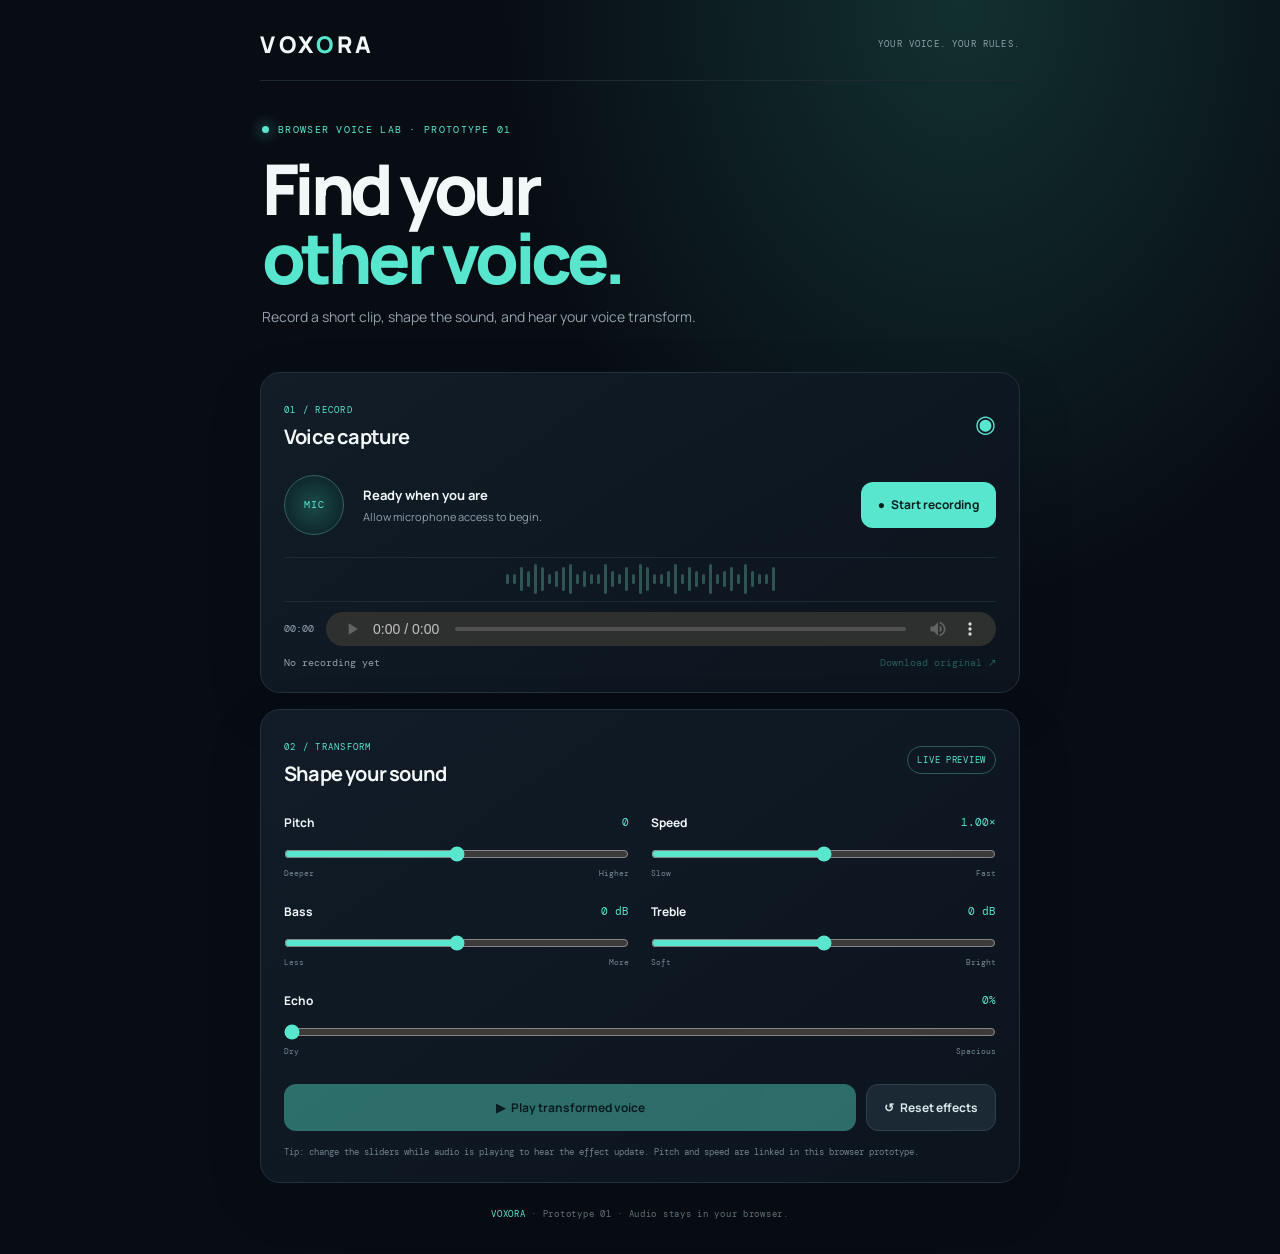
==== commit 7f5a26f2: "Add initial HTML structure for VOXORA prototype" ====
--- a/index.html
+++ b/index.html
@@ -1,79 +1,189 @@
-<!DOCTYPE html>
+<!doctype html>
 <html lang="en">
 <head>
-<meta charset="UTF-8"><meta name="viewport" content="width=device-width, initial-scale=1.0">
-<title>SurTune Studio — Voice Recorder</title>
-<style>
-:root{--bg:#0b1020;--panel:#141d33;--panel2:#1b2742;--text:#f3f6ff;--muted:#9ba9c7;--accent:#8b5cf6;--cyan:#22d3ee;--line:#2b3858}
-*{box-sizing:border-box}body{margin:0;background:radial-gradient(circle at 15% 0%,#1c2850 0,#0b1020 42%);color:var(--text);font:15px/1.5 system-ui,-apple-system,Segoe UI,Roboto,sans-serif}
-.wrap{max-width:1080px;margin:auto;padding:28px 18px 60px}.top{display:flex;align-items:center;justify-content:space-between;gap:12px;margin-bottom:28px}
-.brand{font-size:23px;font-weight:800;letter-spacing:.3px}.brand span{color:var(--cyan)}.badge{font-size:12px;color:#c4b5fd;border:1px solid #6652a8;border-radius:99px;padding:5px 10px}
-.hero{margin-bottom:24px}.hero h1{font-size:clamp(28px,5vw,42px);line-height:1.12;margin:0 0 8px}.hero p{color:var(--muted);margin:0}
-.grid{display:grid;grid-template-columns:1.15fr .85fr;gap:18px}.card{background:linear-gradient(155deg,#18233d,#111a2e);border:1px solid var(--line);border-radius:20px;padding:22px;box-shadow:0 16px 40px #0003}
-.card h2{font-size:17px;margin:0 0 16px}.recbox{text-align:center;padding:22px 12px 14px}.mic{width:76px;height:76px;margin:0 auto 15px;border-radius:24px;background:linear-gradient(135deg,var(--accent),#4f46e5);display:grid;place-items:center;font-size:34px;box-shadow:0 10px 28px #7c3aed55}
-.status{color:var(--muted);min-height:24px}.timer{font-size:34px;font-weight:750;letter-spacing:2px;margin:6px 0 17px;font-variant-numeric:tabular-nums}
-.buttons{display:flex;justify-content:center;gap:10px;flex-wrap:wrap}.btn{border:0;border-radius:12px;padding:12px 18px;font-weight:700;cursor:pointer;color:white;background:var(--panel2)}.btn.primary{background:linear-gradient(120deg,#8b5cf6,#5b55e7)}.btn.stop{background:#be3453}.btn:disabled{opacity:.42;cursor:not-allowed}
-.note{font-size:12px;color:var(--muted);margin-top:14px}.meter{height:7px;background:#283550;border-radius:99px;overflow:hidden;margin:18px auto 0;max-width:360px}.meter i{display:block;width:0;height:100%;background:linear-gradient(90deg,var(--cyan),#a78bfa);transition:width .1s}
-.controls{display:grid;gap:16px}.control{display:grid;grid-template-columns:1fr auto;gap:6px 12px;align-items:center}.control label{font-weight:600}.value{color:var(--cyan);font-variant-numeric:tabular-nums;font-size:13px}.control input{grid-column:1/3;width:100%;accent-color:var(--accent)}
-.toggle{display:flex;justify-content:space-between;align-items:center;padding:12px 0;border-bottom:1px solid var(--line)}.toggle:last-child{border:0}.toggle small{display:block;color:var(--muted)}input[type=checkbox]{width:19px;height:19px;accent-color:var(--accent)}
-.player{margin-top:18px}.player audio{width:100%;margin-top:8px}.actions{display:flex;gap:10px;flex-wrap:wrap;margin-top:12px}.download{color:#c4b5fd;text-decoration:none;font-weight:700;display:inline-block;padding:10px 2px}
-.full{margin-top:18px}.warning{font-size:12px;color:#c4b5fd;background:#211d3d;border:1px solid #51417c;padding:12px 14px;border-radius:12px;margin-top:16px}
-footer{text-align:center;color:#7382a4;font-size:12px;margin-top:26px}
-@media(max-width:760px){.grid{grid-template-columns:1fr}.wrap{padding:20px 13px 42px}.card{padding:18px}}
-</style></head>
-<body><main class="wrap">
-<header class="top"><div class="brand">🎙️ Sur<span>Tune</span> Studio</div><div class="badge">BROWSER RECORDING STUDIO</div></header>
-<section class="hero"><h1>Your voice. Your sound. <span style="color:#a78bfa">Your studio.</span></h1><p>Record vocals, add studio-style effects, listen back and save your take.</p></section>
-<div class="grid">
-<section class="card">
-<h2>🎧 Recording booth</h2><div class="recbox"><div class="mic">🎤</div><div class="status" id="status">Ready when you are — connect your microphone.</div><div class="timer" id="timer">00:00</div>
-<div class="buttons"><button class="btn primary" id="start">● Start recording</button><button class="btn stop" id="stop" disabled>■ Stop</button></div>
-<div class="meter"><i id="meter"></i></div><div class="note">Allow microphone access when your browser asks.</div></div>
-<div class="player"><strong>🎵 Your recording</strong><audio id="audio" controls></audio><div class="actions"><a class="download" id="download" hidden>⬇ Download recording</a><button class="btn" id="clear" disabled>Clear take</button></div></div>
-</section>
-<section class="card">
-<h2>✨ Vocal effects</h2><div class="controls">
-<div class="toggle"><div><b>Studio reverb</b><small>Add room / studio ambience</small></div><input id="reverb" type="checkbox" checked></div>
-<div class="toggle"><div><b>Echo</b><small>Add a subtle vocal delay</small></div><input id="echo" type="checkbox"></div>
-<div class="toggle"><div><b>Voice compressor</b><small>Make vocal volume more even</small></div><input id="compress" type="checkbox" checked></div>
-<div class="control"><label for="wet">Effect strength</label><span class="value" id="wetVal">30%</span><input id="wet" type="range" min="0" max="100" value="30"></div>
-<div class="control"><label for="pitch">Pitch FX</label><span class="value" id="pitchVal">0 semitones</span><input id="pitch" type="range" min="-5" max="5" value="0"></div>
-</div>
-<div class="warning"><b>AutoTune note:</b> This starter version includes recording, reverb, echo, compression and a pitch-effect control. True note-by-note AutoTune (correcting each sung note to a chosen musical key) needs a dedicated pitch-correction engine and is not yet enabled here.</div>
-</section></div>
-<section class="card full"><h2>🚀 How to get the best recording</h2><p style="color:var(--muted);margin:0">Use headphones to prevent music leaking into the microphone. Record in a quiet room, keep the phone about 15–20 cm away, and sing a short test before recording the full song. For best results, use Chrome or Edge and allow microphone access.</p></section>
-<footer>SurTune Studio • Your recordings stay in this browser session. Use Download to save a copy.</footer>
-</main>
-<script>
-const $=id=>document.getElementById(id);
-let stream, recorder, chunks=[], started=0, tick, audioCtx, source, analyser, raf, mediaDest, blobUrl;
-function timeFmt(s){return String(Math.floor(s/60)).padStart(2,'0')+':'+String(s%60).padStart(2,'0')}
-function makeImpulse(ctx){const len=ctx.sampleRate*1.8, b=ctx.createBuffer(2,len,ctx.sampleRate);for(let c=0;c<2;c++){let d=b.getChannelData(c);for(let i=0;i<len;i++)d[i]=(Math.random()*2-1)*Math.pow(1-i/len,2.5)}return b}
-async function setup(){
- stream=await navigator.mediaDevices.getUserMedia({audio:{echoCancellation:false,noiseSuppression:true,autoGainControl:false}});
- audioCtx=new (window.AudioContext||window.webkitAudioContext)();
- source=audioCtx.createMediaStreamSource(stream);
- const inputGain=audioCtx.createGain(), dry=audioCtx.createGain(), wet=audioCtx.createGain();
- const convolver=audioCtx.createConvolver();convolver.buffer=makeImpulse(audioCtx);
- const delay=audioCtx.createDelay(1);delay.delayTime.value=.28;
- const feedback=audioCtx.createGain();feedback.gain.value=.22;
- const comp=audioCtx.createDynamicsCompressor();comp.threshold.value=-22;comp.knee.value=22;comp.ratio.value=3.5;comp.attack.value=.008;comp.release.value=.18;
- const analyserNode=audioCtx.createAnalyser();analyserNode.fftSize=256;analyser=analyserNode;
- mediaDest=audioCtx.createMediaStreamDestination();
- source.connect(inputGain);
- inputGain.connect(dry);dry.connect(comp);
- inputGain.connect(convolver);convolver.connect(wet);wet.connect(comp);
- inputGain.connect(delay);delay.connect(feedback);feedback.connect(delay);delay.connect(wet);
- comp.connect(analyserNode);analyserNode.connect(audioCtx.destination);analyserNode.connect(mediaDest);
- window.fx={dry,wet,delay,feedback,comp,inputGain};
- updateFx();drawMeter();
+  <meta charset="utf-8">
+  <meta name="viewport" content="width=device-width, initial-scale=1">
+  <meta name="theme-color" content="#080d14">
+  <title>VOXORA — Your Voice. Your Rules.</title>
+  <style>
+@import url('https://fonts.googleapis.com/css2?family=DM+Mono:wght@400;500&family=Manrope:wght@400;500;600;700;800&display=swap');
+:root{--bg:#080d14;--panel:#101923;--panel2:#0c141d;--line:#23313d;--text:#f2f7f8;--muted:#91a2ad;--mint:#58e6cf;--mint2:#b0fff0}
+*{box-sizing:border-box}body{margin:0;background:radial-gradient(ellipse at 75% 0%,#12302f 0,transparent 34%),var(--bg);color:var(--text);font-family:Manrope,Arial,sans-serif;min-height:100vh}
+.shell{width:min(760px,calc(100% - 32px));margin:0 auto;padding:28px 0 34px}.top{display:flex;align-items:center;justify-content:space-between;border-bottom:1px solid #1d2a34;padding-bottom:20px}.brand{font-size:23px;font-weight:800;letter-spacing:.16em;color:var(--text);text-decoration:none}.brand span{color:var(--mint)}.tag,.eyebrow,.step,.live-pill,footer,.fineprint,.ends,.audio-row,.download-row{font-family:"DM Mono",monospace}.tag{font-size:9px;letter-spacing:.13em;color:var(--muted)}
+.hero{padding:42px 2px 27px}.eyebrow{font-size:10px;letter-spacing:.13em;color:var(--mint);display:flex;align-items:center;gap:9px}.eyebrow i{width:7px;height:7px;border-radius:50%;background:var(--mint);box-shadow:0 0 14px var(--mint)}h1{font-size:clamp(42px,9vw,70px);line-height:.98;letter-spacing:-.065em;margin:18px 0 14px;font-weight:800}h1 em{font-style:normal;color:var(--mint)}.intro{color:var(--muted);font-size:14px;line-height:1.7;max-width:440px;margin:0}
+.panel{background:linear-gradient(145deg,rgba(18,29,40,.97),rgba(12,20,29,.97));border:1px solid var(--line);border-radius:20px;padding:23px;margin-top:16px;box-shadow:0 18px 55px #0002}.section-head{display:flex;align-items:center;justify-content:space-between}.step{font-size:9px;color:var(--mint);letter-spacing:.14em}.section-head h2{font-size:20px;margin:5px 0 0;letter-spacing:-.04em}.mic-icon{font-size:24px;color:var(--mint)}.record-area{display:grid;grid-template-columns:64px 1fr auto;gap:15px;align-items:center;margin-top:25px}.orb{width:60px;height:60px;border-radius:50%;display:grid;place-items:center;background:radial-gradient(circle,#1b4a48,#102b30 65%,#10202a);border:1px solid #32635f;color:var(--mint);font:10px "DM Mono";letter-spacing:.1em}.orb.active{animation:pulse 1.2s infinite}.record-copy strong{display:block;font-size:13px}.record-copy small{display:block;color:var(--muted);font-size:11px;margin-top:5px}.primary,.secondary{border:0;border-radius:12px;padding:14px 17px;font:700 12px Manrope;cursor:pointer;min-height:46px}.primary{background:var(--mint);color:#06201d}.primary:disabled{opacity:.42;cursor:not-allowed}.secondary{background:#1a2934;color:#dce8eb;border:1px solid #30414e}.primary:active,.secondary:active{transform:scale(.98)}
+.wave{height:45px;display:flex;align-items:center;justify-content:center;gap:4px;margin:22px 0 10px;border-top:1px solid #1d2a34;border-bottom:1px solid #1d2a34}.wave span{width:3px;height:var(--h,10px);border-radius:4px;background:#37645f;opacity:.8}.wave.active span{animation:wave .65s ease-in-out infinite alternate}.wave span:nth-child(3n){--h:24px;animation-delay:.1s}.wave span:nth-child(4n){--h:16px;animation-delay:.25s}.wave span:nth-child(5n){--h:30px;animation-delay:.35s}
+.audio-row{display:flex;align-items:center;gap:12px;color:var(--muted);font-size:10px}audio{width:100%;height:34px;filter:invert(.85) hue-rotate(125deg) saturate(.7)}.download-row{display:flex;justify-content:space-between;gap:12px;margin-top:10px;font-size:10px;color:var(--muted)}.text-link{color:var(--mint);text-decoration:none}.text-link.disabled{opacity:.35;pointer-events:none}
+.live-pill{font-size:9px;color:var(--mint);border:1px solid #2b5d56;border-radius:30px;padding:7px 9px;letter-spacing:.08em}.control-grid{display:grid;grid-template-columns:1fr 1fr;gap:25px 22px;margin-top:27px}.control{min-width:0}.control.full{grid-column:1/-1}.control-title{display:flex;justify-content:space-between;align-items:center;font-size:12px;font-weight:700}.control-title b{font:11px "DM Mono";color:var(--mint)}input[type=range]{width:100%;accent-color:var(--mint);margin:15px 0 7px;cursor:pointer}.ends{display:flex;justify-content:space-between;color:#748792;font-size:9px}.actions{display:flex;gap:10px;margin-top:28px}.actions .primary{flex:1}.fineprint{font-size:9px;line-height:1.6;color:#71838e;margin:14px 0 0}footer{text-align:center;color:#60717c;font-size:9px;letter-spacing:.08em;padding:25px 0 0}footer span{color:var(--mint)}
+@keyframes pulse{50%{box-shadow:0 0 0 9px #58e6cf12,0 0 25px #58e6cf55}}@keyframes wave{to{transform:scaleY(.35);opacity:.45}}
+@media(max-width:560px){.shell{width:min(100% - 24px,760px);padding-top:20px}.tag{font-size:8px}.panel{padding:18px;border-radius:16px}.record-area{grid-template-columns:54px 1fr;gap:12px}.orb{width:52px;height:52px}.record-area .primary{grid-column:1/-1;width:100%}.control-grid{gap:22px 14px}.actions{flex-direction:column}.download-row{font-size:9px}}
+
+</style>
+</head>
+<body>
+  <main class="shell">
+    <header class="top">
+      <a class="brand" href="#" aria-label="VOXORA home">VOX<span>O</span>RA</a>
+      <span class="tag">YOUR VOICE. YOUR RULES.</span>
+    </header>
+
+    <section class="hero">
+      <div class="eyebrow"><i></i> BROWSER VOICE LAB · PROTOTYPE 01</div>
+      <h1>Find your<br><em>other voice.</em></h1>
+      <p class="intro">Record a short clip, shape the sound, and hear your voice transform.</p>
+    </section>
+
+    <section class="studio panel">
+      <div class="section-head">
+        <div><span class="step">01 / RECORD</span><h2>Voice capture</h2></div>
+        <span class="mic-icon">◉</span>
+      </div>
+      <div class="record-area">
+        <div class="orb" id="orb"><span>MIC</span></div>
+        <div class="record-copy">
+          <strong id="status">Ready when you are</strong>
+          <small id="hint">Allow microphone access to begin.</small>
+        </div>
+        <button id="recordBtn" class="primary">● &nbsp; Start recording</button>
+      </div>
+      <div class="wave" id="wave" aria-label="Audio waveform visualization">
+        <span></span><span></span><span></span><span></span><span></span><span></span><span></span><span></span><span></span><span></span><span></span><span></span><span></span><span></span><span></span><span></span><span></span><span></span><span></span><span></span><span></span><span></span><span></span><span></span><span></span><span></span><span></span><span></span><span></span><span></span><span></span><span></span><span></span><span></span><span></span><span></span><span></span><span></span><span></span>
+      </div>
+      <div class="audio-row">
+        <span id="duration">00:00</span>
+        <audio id="audio" controls></audio>
+      </div>
+      <div class="download-row">
+        <span id="clipState">No recording yet</span>
+        <a id="download" class="text-link disabled" download="voxora-recording.webm">Download original ↗</a>
+      </div>
+    </section>
+
+    <section class="panel controls">
+      <div class="section-head">
+        <div><span class="step">02 / TRANSFORM</span><h2>Shape your sound</h2></div>
+        <span class="live-pill">LIVE PREVIEW</span>
+      </div>
+      <div class="control-grid">
+        <label class="control">
+          <span class="control-title">Pitch <b id="pitchOut">0</b></span>
+          <input id="pitch" type="range" min="-12" max="12" value="0">
+          <span class="ends"><small>Deeper</small><small>Higher</small></span>
+        </label>
+        <label class="control">
+          <span class="control-title">Speed <b id="speedOut">1.00×</b></span>
+          <input id="speed" type="range" min="50" max="150" value="100">
+          <span class="ends"><small>Slow</small><small>Fast</small></span>
+        </label>
+        <label class="control">
+          <span class="control-title">Bass <b id="bassOut">0 dB</b></span>
+          <input id="bass" type="range" min="-15" max="15" value="0">
+          <span class="ends"><small>Less</small><small>More</small></span>
+        </label>
+        <label class="control">
+          <span class="control-title">Treble <b id="trebleOut">0 dB</b></span>
+          <input id="treble" type="range" min="-15" max="15" value="0">
+          <span class="ends"><small>Soft</small><small>Bright</small></span>
+        </label>
+        <label class="control full">
+          <span class="control-title">Echo <b id="echoOut">0%</b></span>
+          <input id="echo" type="range" min="0" max="70" value="0">
+          <span class="ends"><small>Dry</small><small>Spacious</small></span>
+        </label>
+      </div>
+      <div class="actions">
+        <button id="playBtn" class="primary" disabled>▶ &nbsp; Play transformed voice</button>
+        <button id="resetBtn" class="secondary">↺ &nbsp; Reset effects</button>
+      </div>
+      <p class="fineprint">Tip: change the sliders while audio is playing to hear the effect update. Pitch and speed are linked in this browser prototype.</p>
+    </section>
+
+    <footer><span>VOXORA</span> · Prototype 01 · Audio stays in your browser.</footer>
+  </main>
+  <script>
+const $ = id => document.getElementById(id);
+const recordBtn=$('recordBtn'), statusText=$('status'), hint=$('hint'), audio=$('audio');
+let recorder=null, chunks=[], stream=null, startedAt=0, timer=null, audioContext=null, source=null, bassNode=null, trebleNode=null, delayNode=null, feedbackNode=null, dryGain=null, wetGain=null;
+let recording=false, objectUrl=null;
+
+function setStatus(a,b){statusText.textContent=a;hint.textContent=b;}
+function formatTime(ms){const s=Math.floor(ms/1000);return String(Math.floor(s/60)).padStart(2,'0')+':'+String(s%60).padStart(2,'0');}
+async function startRecording(){
+  if(!navigator.mediaDevices?.getUserMedia || !window.MediaRecorder){setStatus('Browser not supported','Try the latest Chrome browser.');return;}
+  try{
+    stream=await navigator.mediaDevices.getUserMedia({audio:true});
+    chunks=[];
+    const options=MediaRecorder.isTypeSupported('audio/webm;codecs=opus')?{mimeType:'audio/webm;codecs=opus'}:{};
+    recorder=new MediaRecorder(stream,options);
+    recorder.ondataavailable=e=>{if(e.data.size)chunks.push(e.data);};
+    recorder.onstop=()=>{
+      const blob=new Blob(chunks,{type:recorder.mimeType||'audio/webm'});
+      if(objectUrl)URL.revokeObjectURL(objectUrl);
+      objectUrl=URL.createObjectURL(blob);audio.src=objectUrl;
+      $('download').href=objectUrl;$('download').classList.remove('disabled');
+      $('clipState').textContent='Recording ready · '+formatTime(Date.now()-startedAt);
+      $('playBtn').disabled=false;setStatus('Recording captured','Use the controls below and press play.');
+      stream?.getTracks().forEach(t=>t.stop());stream=null;
+    };
+    recorder.start();recording=true;startedAt=Date.now();
+    recordBtn.textContent='■  Stop recording';$('orb').classList.add('active');$('wave').classList.add('active');
+    setStatus('Recording your voice…','Speak naturally. Tap stop when finished.');
+    $('clipState').textContent='Recording…';
+    timer=setInterval(()=>$('duration').textContent=formatTime(Date.now()-startedAt),250);
+  }catch(err){setStatus('Microphone access blocked','Allow microphone permission in your browser settings.');}
 }
-function updateFx(){if(!window.fx)return;const f=window.fx,w=+$('wet').value/100;f.wet.gain.value=$('reverb').checked?w*.75:0;f.delay.connect?null:null;f.feedback.gain.value=$('echo').checked?.25:0;f.comp.threshold.value=$('compress').checked?-22:0;f.dry.gain.value=1;}
-function drawMeter(){const data=new Uint8Array(analyser.frequencyBinCount);function draw(){if(!analyser)return;analyser.getByteFrequencyData(data);let avg=data.reduce((a,b)=>a+b,0)/data.length;$('meter').style.width=Math.min(100,avg/110*100)+'%';raf=requestAnimationFrame(draw)}draw()}
-$('start').onclick=async()=>{try{if(!stream)await setup();if(audioCtx.state==='suspended')await audioCtx.resume();chunks=[];recorder=new MediaRecorder(mediaDest.stream);recorder.ondataavailable=e=>{if(e.data.size)chunks.push(e.data)};recorder.onstop=()=>{const blob=new Blob(chunks,{type:recorder.mimeType||'audio/webm'});if(blobUrl)URL.revokeObjectURL(blobUrl);blobUrl=URL.createObjectURL(blob);$('audio').src=blobUrl;$('download').href=blobUrl;$('download').download='surtune-vocal.webm';$('download').hidden=false;$('clear').disabled=false;$('status').textContent='Recording saved. Listen to your take below.'};recorder.start();started=Date.now();$('start').disabled=true;$('stop').disabled=false;$('status').textContent='Recording… sing your heart out!';tick=setInterval(()=>$('timer').textContent=timeFmt(Math.floor((Date.now()-started)/1000)),250)}catch(e){$('status').textContent=e.name==='NotAllowedError'?'Microphone permission was blocked. Allow it in browser settings.':'Could not start microphone: '+e.message}}
-$('stop').onclick=()=>{if(recorder&&recorder.state!=='inactive')recorder.stop();clearInterval(tick);$('start').disabled=false;$('stop').disabled=true;$('meter').style.width='0%'};
-$('clear').onclick=()=>{$('audio').removeAttribute('src');$('audio').load();$('download').hidden=true;$('clear').disabled=true;$('timer').textContent='00:00';$('status').textContent='Ready for another take.';if(blobUrl)URL.revokeObjectURL(blobUrl)};
-['reverb','echo','compress','wet'].forEach(id=>$(id).addEventListener('input',()=>{if(id==='wet')$('wetVal').textContent=$('wet').value+'%';updateFx()}));
-$('pitch').oninput=()=>$('pitchVal').textContent=$('pitch').value+' semitones';
-window.addEventListener('beforeunload',()=>{if(stream)stream.getTracks().forEach(t=>t.stop());if(audioCtx)audioCtx.close()});
-</script></body></html>
+function stopRecording(){
+  if(!recording)return;recording=false;clearInterval(timer);$('duration').textContent=formatTime(Date.now()-startedAt);
+  recorder.stop();recordBtn.textContent='●  Record again';$('orb').classList.remove('active');$('wave').classList.remove('active');
+}
+recordBtn.addEventListener('click',()=>recording?stopRecording():startRecording());
+
+function setupAudioGraph(){
+  const Ctx=window.AudioContext||window.webkitAudioContext;
+  if(!Ctx)throw new Error('Web Audio is not supported in this browser');
+  if(!audioContext){
+    audioContext=new Ctx();source=audioContext.createMediaElementSource(audio);
+    bassNode=audioContext.createBiquadFilter();bassNode.type='lowshelf';bassNode.frequency.value=180;
+    trebleNode=audioContext.createBiquadFilter();trebleNode.type='highshelf';trebleNode.frequency.value=3000;
+    dryGain=audioContext.createGain();wetGain=audioContext.createGain();delayNode=audioContext.createDelay(1);feedbackNode=audioContext.createGain();
+    delayNode.delayTime.value=.24;feedbackNode.gain.value=.22;
+    source.connect(bassNode);bassNode.connect(trebleNode);
+    trebleNode.connect(dryGain);dryGain.connect(audioContext.destination);
+    trebleNode.connect(delayNode);delayNode.connect(feedbackNode);feedbackNode.connect(delayNode);
+    delayNode.connect(wetGain);wetGain.connect(audioContext.destination);
+  }
+  updateEffects();
+}
+function updateEffects(){
+  if(!audioContext)return;
+  bassNode.gain.value=+$('bass').value;trebleNode.gain.value=+$('treble').value;
+  wetGain.gain.value=+$('echo').value/100*.55;
+  // Playback rate shifts both pitch and duration. This is clearly labelled as a prototype limitation.
+  const pitchRatio=Math.pow(2,+$('pitch').value/12);
+  audio.playbackRate=(+$('speed').value/100)*pitchRatio;
+  $('pitchOut').textContent=(+$('pitch').value>0?'+':'')+$('pitch').value;
+  $('speedOut').textContent=(+$('speed').value/100).toFixed(2)+'×';
+  $('bassOut').textContent=$('bass').value+' dB';$('trebleOut').textContent=$('treble').value+' dB';$('echoOut').textContent=$('echo').value+'%';
+}
+['pitch','speed','bass','treble','echo'].forEach(id=>$(id).addEventListener('input',()=>{try{if(audioContext)updateEffects();else updateLabels();}catch(e){}}));
+function updateLabels(){
+ $('pitchOut').textContent=(+$('pitch').value>0?'+':'')+$('pitch').value;
+ $('speedOut').textContent=(+$('speed').value/100).toFixed(2)+'×';
+ $('bassOut').textContent=$('bass').value+' dB';$('trebleOut').textContent=$('treble').value+' dB';$('echoOut').textContent=$('echo').value+'%';
+}
+$('playBtn').addEventListener('click',async()=>{
+ if(!audio.src)return;
+ try{setupAudioGraph();await audioContext.resume();audio.currentTime=0;await audio.play();setStatus('Playing transformed voice','Adjust the sliders while listening.');}
+ catch(e){setStatus('Could not play audio',e.message||'Try again.');}
+});
+$('resetBtn').addEventListener('click',()=>{
+ $('pitch').value=0;$('speed').value=100;$('bass').value=0;$('treble').value=0;$('echo').value=0;
+ if(audioContext)updateEffects();else updateLabels();
+});
+audio.addEventListener('ended',()=>setStatus('Preview complete','Adjust effects and play it again.'));
+audio.addEventListener('pause',()=>{if(audio.currentTime>0&&audio.currentTime<audio.duration)setStatus('Preview paused','Press play to continue.');});
+updateLabels();
+
+</script>
+</body>
+</html>
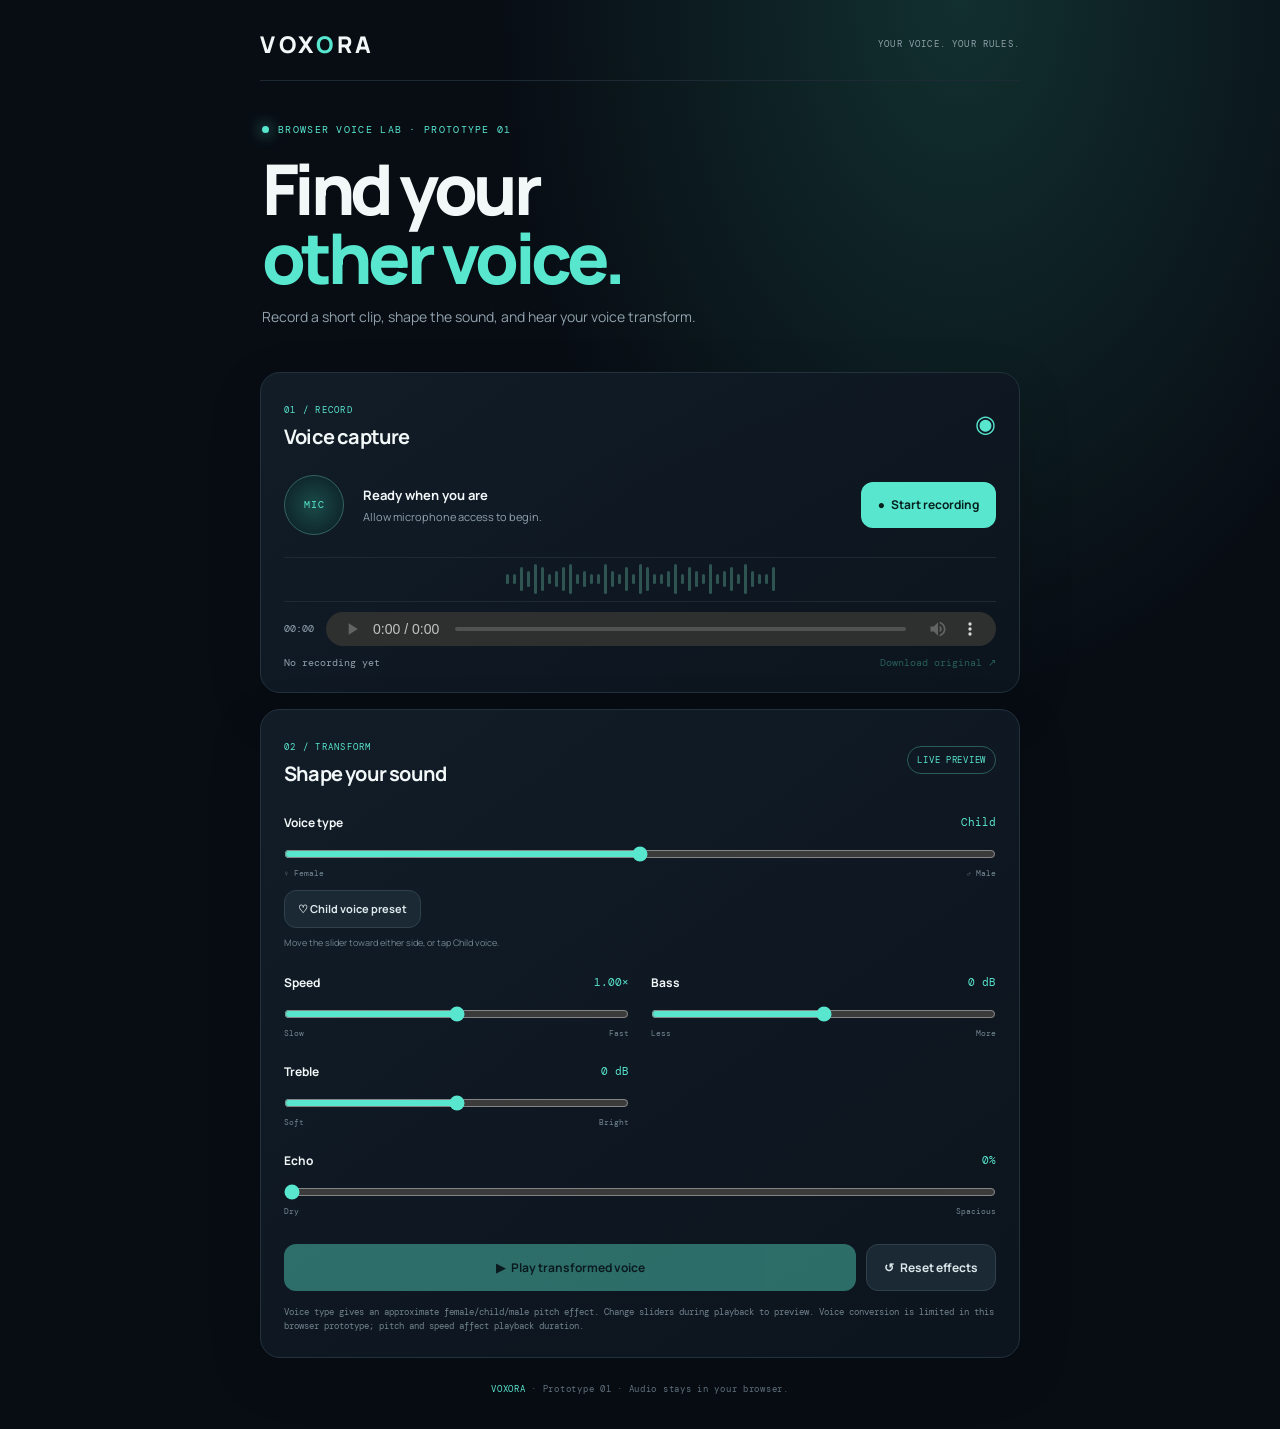
==== commit bbba45d9: "Enhance voice control and UI elements Updated voice control features and improved UI elements for be" ====
--- a/index.html
+++ b/index.html
@@ -14,7 +14,7 @@
 .panel{background:linear-gradient(145deg,rgba(18,29,40,.97),rgba(12,20,29,.97));border:1px solid var(--line);border-radius:20px;padding:23px;margin-top:16px;box-shadow:0 18px 55px #0002}.section-head{display:flex;align-items:center;justify-content:space-between}.step{font-size:9px;color:var(--mint);letter-spacing:.14em}.section-head h2{font-size:20px;margin:5px 0 0;letter-spacing:-.04em}.mic-icon{font-size:24px;color:var(--mint)}.record-area{display:grid;grid-template-columns:64px 1fr auto;gap:15px;align-items:center;margin-top:25px}.orb{width:60px;height:60px;border-radius:50%;display:grid;place-items:center;background:radial-gradient(circle,#1b4a48,#102b30 65%,#10202a);border:1px solid #32635f;color:var(--mint);font:10px "DM Mono";letter-spacing:.1em}.orb.active{animation:pulse 1.2s infinite}.record-copy strong{display:block;font-size:13px}.record-copy small{display:block;color:var(--muted);font-size:11px;margin-top:5px}.primary,.secondary{border:0;border-radius:12px;padding:14px 17px;font:700 12px Manrope;cursor:pointer;min-height:46px}.primary{background:var(--mint);color:#06201d}.primary:disabled{opacity:.42;cursor:not-allowed}.secondary{background:#1a2934;color:#dce8eb;border:1px solid #30414e}.primary:active,.secondary:active{transform:scale(.98)}
 .wave{height:45px;display:flex;align-items:center;justify-content:center;gap:4px;margin:22px 0 10px;border-top:1px solid #1d2a34;border-bottom:1px solid #1d2a34}.wave span{width:3px;height:var(--h,10px);border-radius:4px;background:#37645f;opacity:.8}.wave.active span{animation:wave .65s ease-in-out infinite alternate}.wave span:nth-child(3n){--h:24px;animation-delay:.1s}.wave span:nth-child(4n){--h:16px;animation-delay:.25s}.wave span:nth-child(5n){--h:30px;animation-delay:.35s}
 .audio-row{display:flex;align-items:center;gap:12px;color:var(--muted);font-size:10px}audio{width:100%;height:34px;filter:invert(.85) hue-rotate(125deg) saturate(.7)}.download-row{display:flex;justify-content:space-between;gap:12px;margin-top:10px;font-size:10px;color:var(--muted)}.text-link{color:var(--mint);text-decoration:none}.text-link.disabled{opacity:.35;pointer-events:none}
-.live-pill{font-size:9px;color:var(--mint);border:1px solid #2b5d56;border-radius:30px;padding:7px 9px;letter-spacing:.08em}.control-grid{display:grid;grid-template-columns:1fr 1fr;gap:25px 22px;margin-top:27px}.control{min-width:0}.control.full{grid-column:1/-1}.control-title{display:flex;justify-content:space-between;align-items:center;font-size:12px;font-weight:700}.control-title b{font:11px "DM Mono";color:var(--mint)}input[type=range]{width:100%;accent-color:var(--mint);margin:15px 0 7px;cursor:pointer}.ends{display:flex;justify-content:space-between;color:#748792;font-size:9px}.actions{display:flex;gap:10px;margin-top:28px}.actions .primary{flex:1}.fineprint{font-size:9px;line-height:1.6;color:#71838e;margin:14px 0 0}footer{text-align:center;color:#60717c;font-size:9px;letter-spacing:.08em;padding:25px 0 0}footer span{color:var(--mint)}
+.live-pill{font-size:9px;color:var(--mint);border:1px solid #2b5d56;border-radius:30px;padding:7px 9px;letter-spacing:.08em}.control-grid{display:grid;grid-template-columns:1fr 1fr;gap:25px 22px;margin-top:27px}.control{min-width:0}.control.full{grid-column:1/-1}.control-title{display:flex;justify-content:space-between;align-items:center;font-size:12px;font-weight:700}.control-title b{font:11px "DM Mono";color:var(--mint)}input[type=range]{width:100%;accent-color:var(--mint);margin:15px 0 7px;cursor:pointer}.ends{display:flex;justify-content:space-between;color:#748792;font-size:9px}.child-btn{margin-top:12px;min-height:38px;padding:9px 13px;font-size:11px}.voice-note{display:block;color:#748792;font-size:9px;margin-top:8px}.actions{display:flex;gap:10px;margin-top:28px}.actions .primary{flex:1}.fineprint{font-size:9px;line-height:1.6;color:#71838e;margin:14px 0 0}footer{text-align:center;color:#60717c;font-size:9px;letter-spacing:.08em;padding:25px 0 0}footer span{color:var(--mint)}
 @keyframes pulse{50%{box-shadow:0 0 0 9px #58e6cf12,0 0 25px #58e6cf55}}@keyframes wave{to{transform:scaleY(.35);opacity:.45}}
 @media(max-width:560px){.shell{width:min(100% - 24px,760px);padding-top:20px}.tag{font-size:8px}.panel{padding:18px;border-radius:16px}.record-area{grid-template-columns:54px 1fr;gap:12px}.orb{width:52px;height:52px}.record-area .primary{grid-column:1/-1;width:100%}.control-grid{gap:22px 14px}.actions{flex-direction:column}.download-row{font-size:9px}}
 
@@ -65,11 +65,13 @@
         <span class="live-pill">LIVE PREVIEW</span>
       </div>
       <div class="control-grid">
-        <label class="control">
-          <span class="control-title">Pitch <b id="pitchOut">0</b></span>
-          <input id="pitch" type="range" min="-12" max="12" value="0">
-          <span class="ends"><small>Deeper</small><small>Higher</small></span>
-        </label>
+        <div class="control full voice-control">
+          <span class="control-title">Voice type <b id="pitchOut">Natural</b></span>
+          <input id="pitch" type="range" min="-8" max="8" value="0" step="1" aria-label="Female to male voice style">
+          <span class="ends"><small>♀ Female</small><small>♂ Male</small></span>
+          <button id="childBtn" class="secondary child-btn" type="button">♡ Child voice preset</button>
+          <small class="voice-note">Move the slider toward either side, or tap Child voice.</small>
+        </div>
         <label class="control">
           <span class="control-title">Speed <b id="speedOut">1.00×</b></span>
           <input id="speed" type="range" min="50" max="150" value="100">
@@ -95,7 +97,7 @@
         <button id="playBtn" class="primary" disabled>▶ &nbsp; Play transformed voice</button>
         <button id="resetBtn" class="secondary">↺ &nbsp; Reset effects</button>
       </div>
-      <p class="fineprint">Tip: change the sliders while audio is playing to hear the effect update. Pitch and speed are linked in this browser prototype.</p>
+      <p class="fineprint">Voice type gives an approximate female/child/male pitch effect. Change sliders during playback to preview. Voice conversion is limited in this browser prototype; pitch and speed affect playback duration.</p>
     </section>
 
     <footer><span>VOXORA</span> · Prototype 01 · Audio stays in your browser.</footer>
@@ -158,16 +160,19 @@
   if(!audioContext)return;
   bassNode.gain.value=+$('bass').value;trebleNode.gain.value=+$('treble').value;
   wetGain.gain.value=+$('echo').value/100*.55;
-  // Playback rate shifts both pitch and duration. This is clearly labelled as a prototype limitation.
-  const pitchRatio=Math.pow(2,+$('pitch').value/12);
+  // Approximate voice-style presets: browser playback-rate shifting changes pitch and duration together.
+  const style=+$('pitch').value;
+  const semitones=style<0 ? 5 + (style/8)*(-1) : 9 - (style/8)*15;
+  const pitchRatio=Math.pow(2,semitones/12);
   audio.playbackRate=(+$('speed').value/100)*pitchRatio;
-  $('pitchOut').textContent=(+$('pitch').value>0?'+':'')+$('pitch').value;
+  $('pitchOut').textContent=style<=-6?'Female':style>=6?'Male':(Math.abs(style)<=1?'Child':'Mixed');
   $('speedOut').textContent=(+$('speed').value/100).toFixed(2)+'×';
   $('bassOut').textContent=$('bass').value+' dB';$('trebleOut').textContent=$('treble').value+' dB';$('echoOut').textContent=$('echo').value+'%';
 }
+$('childBtn').addEventListener('click',()=>{$('pitch').value=0;if(audioContext)updateEffects();else updateLabels();});
 ['pitch','speed','bass','treble','echo'].forEach(id=>$(id).addEventListener('input',()=>{try{if(audioContext)updateEffects();else updateLabels();}catch(e){}}));
 function updateLabels(){
- $('pitchOut').textContent=(+$('pitch').value>0?'+':'')+$('pitch').value;
+ const style=+$('pitch').value;$('pitchOut').textContent=style<=-6?'Female':style>=6?'Male':(Math.abs(style)<=1?'Child':'Mixed');
  $('speedOut').textContent=(+$('speed').value/100).toFixed(2)+'×';
  $('bassOut').textContent=$('bass').value+' dB';$('trebleOut').textContent=$('treble').value+' dB';$('echoOut').textContent=$('echo').value+'%';
 }
